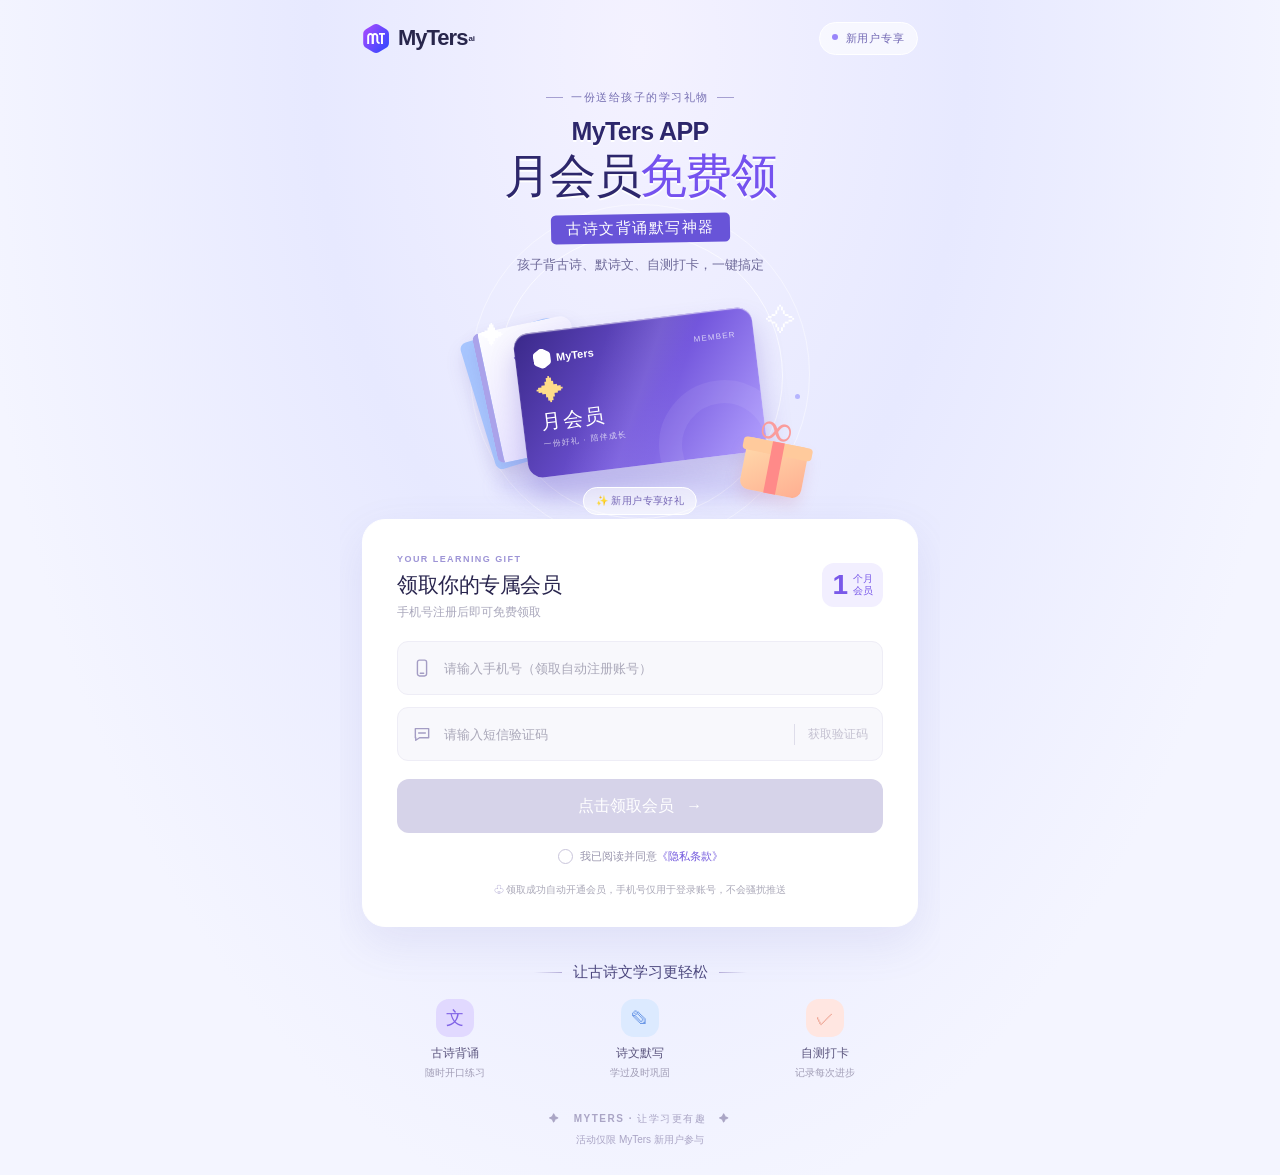
==== member-gift/index.html @ cb2e40ba "Add MyTers membership gift landing page" ====
<!doctype html>
<html lang="zh-CN">
<head>
<meta charset="utf-8"><meta name="viewport" content="width=device-width,initial-scale=1,viewport-fit=cover"><meta name="theme-color" content="#ebeaff"><meta name="description" content="MyTers 新用户免费领取 1 个月会员，轻松开启古诗文背诵默写。"><title>MyTers 月会员免费领</title><link rel="stylesheet" href="style.css">
</head>
<body>
<main class="page">
  <header class="topbar"><a class="brand" href="https://learn.myaiteachers.com/v1/" aria-label="MyTers 官网"><img src="assets/logo.svg" alt=""><span>MyTers</span><sup>ai</sup></a><span class="top-label"><span></span> 新用户专享</span></header>
  <section class="hero" aria-labelledby="hero-title">
    <div class="hero-copy"><div class="eyebrow"><i></i> 一份送给孩子的学习礼物 <i></i></div><h1 id="hero-title"><span>MyTers APP</span><strong>月会员<span class="accent">免费领</span></strong></h1><p class="hero-sub">古诗文背诵默写神器</p><p class="hero-desc">孩子背古诗、默诗文、自测打卡，一键搞定</p></div>
    <div class="hero-art" aria-hidden="true"><div class="orbit orbit-one"></div><div class="orbit orbit-two"></div><span class="spark s1">✦</span><span class="spark s2">✧</span><span class="spark s3">✦</span><span class="dot d1"></span><span class="dot d2"></span><div class="art-ground"></div><div class="book book-back"></div><div class="book book-front"><span>诗</span><small>古诗文<br>学习手册</small><div class="book-lines"></div></div><div class="member-card"><div class="card-top"><img src="assets/logo.svg" alt=""> <b>MyTers</b><span>MEMBER</span></div><div class="card-crown">✦</div><div class="card-label">月会员</div><div class="card-caption">一份好礼 · 陪伴成长</div><div class="card-ring"></div></div><div class="gift"><div class="gift-bow">∞</div><div class="gift-box"><i></i></div></div><div class="art-tag">✨ 新用户专享好礼</div></div>
  </section>
  <section class="claim-card" aria-labelledby="form-title"><div class="card-heading"><div><span class="mini-label">YOUR LEARNING GIFT</span><h2 id="form-title">领取你的专属会员</h2><p>手机号注册后即可免费领取</p></div><div class="month-badge"><b>1</b><span>个月<br>会员</span></div></div>
    <form id="claim-form" novalidate><label class="sr-only" for="phone">手机号</label><div class="field" id="phone-field"><span class="field-icon"><svg viewBox="0 0 24 24" fill="none"><rect x="6.5" y="2.5" width="11" height="19" rx="2.5" stroke="currentColor" stroke-width="1.7"/><path d="M10 18.3h4" stroke="currentColor" stroke-width="1.7" stroke-linecap="round"/></svg></span><input id="phone" type="tel" inputmode="numeric" maxlength="11" autocomplete="tel-national" placeholder="请输入手机号（领取自动注册账号）" aria-describedby="phone-error"></div><p id="phone-error" class="error" role="alert" hidden></p>
      <label class="sr-only" for="code">短信验证码</label><div class="field code-field"><span class="field-icon"><svg viewBox="0 0 24 24" fill="none"><path d="M4 5.5h16v11H9l-4.5 3v-3H4v-11Z" stroke="currentColor" stroke-width="1.7" stroke-linejoin="round"/><path d="M8 10.8h8" stroke="currentColor" stroke-width="1.7" stroke-linecap="round"/></svg></span><input id="code" type="text" inputmode="numeric" maxlength="6" autocomplete="one-time-code" placeholder="请输入短信验证码"><button type="button" id="get-code" disabled>获取验证码</button></div>
      <p id="form-message" class="form-message" role="status" hidden></p><button id="claim" class="claim-button" type="submit" disabled>点击领取会员 <span>→</span></button>
      <label class="agreement"><input id="agree" type="checkbox"><span class="checkmark" aria-hidden="true"></span><span>我已阅读并同意<a href="https://myaiteachers.com/user_privacy.htm" target="_blank" rel="noopener">《隐私条款》</a></span></label>
    </form><p class="security"><span>♧</span> 领取成功自动开通会员，手机号仅用于登录账号，不会骚扰推送</p>
  </section>
  <section class="details" aria-labelledby="details-title"><div class="section-heading"><span></span><h2 id="details-title">让古诗文学习更轻松</h2><span></span></div><div class="features"><div class="feature"><div class="feature-icon icon-purple">文</div><div><b>古诗背诵</b><small>随时开口练习</small></div></div><div class="feature"><div class="feature-icon icon-blue">✎</div><div><b>诗文默写</b><small>学过及时巩固</small></div></div><div class="feature"><div class="feature-icon icon-peach">✓</div><div><b>自测打卡</b><small>记录每次进步</small></div></div></div></section>
  <footer><div class="footer-brand">✦ &nbsp; MYTERS · 让学习更有趣 &nbsp; ✦</div><p>活动仅限 MyTers 新用户参与</p></footer>
</main>
<dialog id="success-dialog" class="modal"><button type="button" class="modal-close" data-close aria-label="关闭">×</button><div class="modal-art success-art" aria-hidden="true"><span class="modal-spark m1">✦</span><span class="modal-spark m2">✧</span><div class="modal-medal"><span>✓</span></div><div class="modal-ribbon">MYTERS MEMBER</div></div><div class="modal-body"><span class="modal-kicker">GIFT RECEIVED</span><h2>领取成功！</h2><p>🎉 您的 1 个月 MyTers 会员已到账，打开 APP 即可使用古诗文背诵默写全套工具</p><div class="steps"><div><span>01</span><p>复制 APP 名称，前往手机应用商店搜索下载</p></div><div><span>02</span><p>直接点击按钮，浏览器打开下载页</p></div></div><div class="modal-actions"><button type="button" id="copy-name" class="secondary-button">复制名称</button><a class="primary-button" href="https://myters-download-v2.qq2361153325.chatgpt.site/" target="_blank" rel="noopener">去下载 <span>↗</span></a></div><p id="copy-feedback" class="copy-feedback" role="status"></p></div></dialog>
<dialog id="existing-dialog" class="modal"><button type="button" class="modal-close" data-close aria-label="关闭">×</button><div class="modal-art existing-art" aria-hidden="true"><span class="modal-spark m1">✦</span><span class="modal-spark m2">✧</span><div class="sad-book"><span>· ᴗ ·</span></div></div><div class="modal-body"><span class="modal-kicker">A LITTLE REMINDER</span><h2>很抱歉</h2><p>您不是新用户，暂不符合领取条件。</p><button type="button" class="primary-button full" data-close>我知道了</button></div></dialog>
<script src="app.js"></script></body></html>
---- member-gift/style.css ----
:root{font-family:-apple-system,BlinkMacSystemFont,"PingFang SC","Microsoft YaHei",sans-serif;color:#25234c;background:#f3f3ff;font-synthesis:none}*{box-sizing:border-box}body{margin:0;background:radial-gradient(ellipse at 50% 4%,#f4f2ff 0,#e7e9ff 36%,#f4f5ff 74%);min-height:100vh}button,input,a{font:inherit}button{cursor:pointer}a{text-decoration:none}.page{max-width:560px;margin:auto;padding:0 22px;overflow:hidden}.topbar{height:76px;display:flex;align-items:center;justify-content:space-between}.brand{display:flex;align-items:center;gap:7px;color:#28264c;font-size:22px;letter-spacing:-1px;font-weight:800}.brand img{width:29px;height:29px}.brand sup{font-size:8px;margin-left:-6px;letter-spacing:0}.top-label{font-size:11px;letter-spacing:.08em;color:#7268b4;background:#ffffff9c;border:1px solid #fff;border-radius:30px;padding:8px 12px}.top-label span{display:inline-block;width:6px;height:6px;background:#9985fa;border-radius:50%;margin-right:4px;vertical-align:2px}.hero{text-align:center;position:relative}.hero-copy{position:relative;z-index:2}.eyebrow{display:flex;align-items:center;justify-content:center;gap:8px;color:#7770b3;font-size:11px;font-weight:600;letter-spacing:.14em;margin:14px 0 12px}.eyebrow i{width:17px;height:1px;background:#a6a0d1}h1{margin:0;line-height:1.17;letter-spacing:-1.7px;color:#2d276c;text-shadow:0 2px 0 #fff}h1>span{display:block;font-size:25px;font-weight:800;letter-spacing:-.6px}h1 strong{display:block;font-size:47px;font-weight:900;margin-top:3px}.accent{color:#7552ef}.hero-sub{display:inline-block;margin:10px 0 0;padding:5px 15px;border-radius:5px;background:#6854d8;color:#fff;font-size:15px;font-weight:700;letter-spacing:.1em;transform:rotate(-1deg)}.hero-desc{color:#6e6a99;font-size:13px;margin:13px 0 0}.hero-art{height:232px;position:relative;margin:0 auto;max-width:410px}.orbit{position:absolute;border:1px solid #ffffffa8;border-radius:50%;left:50%;transform:translateX(-50%)}.orbit-one{width:286px;height:286px;top:-41px}.orbit-two{width:340px;height:340px;top:-70px;border-color:#ffffff75}.art-ground{position:absolute;left:15%;right:15%;bottom:15px;height:36px;border-radius:50%;background:#7e72df33;filter:blur(9px)}.member-card{position:absolute;z-index:3;left:50%;top:46px;width:240px;height:145px;transform:translateX(-50%) rotate(-7deg);border-radius:15px;padding:17px 18px;background:linear-gradient(128deg,#3c2a8c 2%,#7356dc 55%,#b3a1ff);box-shadow:0 16px 26px #5e48bc45,inset 0 1px 1px #ffffffa8;color:#fff;overflow:hidden;text-align:left}.member-card:before{content:"";position:absolute;inset:0;background:linear-gradient(115deg,transparent 32%,#ffffff19 50%,transparent 62%)}.card-top{display:flex;align-items:center;gap:5px;font-size:11px;position:relative}.card-top img{width:18px;filter:brightness(0) invert(1)}.card-top span{margin-left:auto;font-size:8px;letter-spacing:.15em;opacity:.7}.card-crown{font-size:28px;line-height:1;color:#ffdc8a;margin:10px 0 2px}.card-label{font-size:20px;font-weight:800;letter-spacing:2px}.card-caption{font-size:8px;letter-spacing:.15em;opacity:.72;margin-top:3px}.card-ring{position:absolute;width:130px;height:130px;border:23px solid #ffffff12;border-radius:50%;right:-22px;bottom:-55px}.book{position:absolute;width:100px;height:132px;border-radius:7px 12px 12px 7px;box-shadow:0 10px 20px #6653ad2a}.book-back{left:41px;top:53px;background:#a8c7ff;transform:rotate(-17deg)}.book-front{left:49px;top:49px;background:linear-gradient(145deg,#fdfdff,#ded8ff);border-left:6px solid #aaa2ea;transform:rotate(-12deg);color:#8979d8;padding:14px 9px;text-align:center}.book-front span{display:block;font-family:serif;font-size:33px;font-weight:bold}.book-front small{font-size:8px;line-height:1.4;display:block}.book-lines{width:39px;height:9px;margin:7px auto;border-top:1px solid #c2b9e9;border-bottom:1px solid #c2b9e9}.gift{position:absolute;z-index:4;right:40px;bottom:25px;transform:rotate(11deg)}.gift-box{width:62px;height:52px;border-radius:5px 5px 9px 9px;background:linear-gradient(145deg,#ffdcac,#ffae91);box-shadow:0 9px 15px #c986a03b}.gift-box:before{content:"";display:block;position:absolute;width:70px;height:13px;background:#ffca9c;left:-4px;top:0;border-radius:4px}.gift-box i{position:absolute;display:block;background:#ff8a89;width:12px;height:52px;left:25px}.gift-bow{position:absolute;top:-35px;left:10px;font-size:46px;line-height:1;color:#fa9c9c;font-family:serif}.spark{position:absolute;color:#fff;z-index:1}.s1{left:11%;top:48px;font-size:24px}.s2{right:12%;top:30px;font-size:30px}.s3{right:22%;top:151px;font-size:17px}.dot{position:absolute;border-radius:50%;background:#b6b5ff}.d1{width:9px;height:9px;left:18%;top:147px}.d2{width:5px;height:5px;right:11%;top:120px}.art-tag{position:absolute;z-index:5;bottom:4px;left:50%;transform:translateX(-50%);white-space:nowrap;background:#fff8;color:#7566b5;border:1px solid #fff;border-radius:20px;font-size:10px;font-weight:700;padding:6px 12px;letter-spacing:.04em}.claim-card{position:relative;z-index:4;background:#fff;border:1px solid #fff;border-radius:23px;padding:24px;box-shadow:0 16px 45px #6761b21c}.card-heading{display:flex;align-items:center;justify-content:space-between;margin-bottom:20px}.mini-label,.modal-kicker{color:#9d94d6;font-size:9px;font-weight:800;letter-spacing:.16em}.card-heading h2{font-size:21px;margin:5px 0;color:#29254e;letter-spacing:-.5px}.card-heading p{font-size:12px;color:#aaa8bc;margin:0}.month-badge{display:flex;align-items:center;gap:5px;color:#7959e9;background:#f2efff;border-radius:12px;padding:8px 10px}.month-badge b{font-size:28px;line-height:1}.month-badge span{font-size:10px;line-height:1.2;font-weight:700}.field{display:flex;align-items:center;height:54px;background:#f8f8fc;border:1px solid #eeedf6;border-radius:11px;padding:0 14px;transition:border-color .2s}.field:focus-within{border-color:#a797fa;background:#fff}.field-icon{width:20px;height:20px;color:#a49dc4;flex:none;margin-right:10px}.field-icon svg{width:100%;height:100%}.field input{min-width:0;width:100%;border:0;outline:0;background:transparent;font-size:13px;color:#29254e}.field input::placeholder{color:#aaa8b9}.code-field{margin-top:12px}.code-field button{white-space:nowrap;border:0;border-left:1px solid #deddea;background:none;padding:2px 0 2px 13px;color:#6c4ce4;font-size:12px;font-weight:700}.code-field button:disabled{color:#c4c1d1;cursor:not-allowed}.error,.form-message{font-size:11px;line-height:1.5;color:#e35f70;margin:6px 2px 0}.field:has(+ .error:not([hidden])){border-color:#ea8a96}.claim-button,.primary-button{border:0;background:linear-gradient(100deg,#6958ea,#9364f1);color:#fff;font-weight:800;border-radius:12px;box-shadow:0 8px 18px #7760e344}.claim-button{width:100%;height:54px;margin-top:18px;font-size:16px}.claim-button span{margin-left:8px}.claim-button:disabled{background:#d6d3e9;color:#fff;box-shadow:none;cursor:not-allowed}.agreement{display:flex;align-items:center;justify-content:center;gap:7px;margin-top:16px;color:#9995ad;font-size:11px;cursor:pointer}.agreement input{position:absolute;opacity:0}.checkmark{height:15px;width:15px;border:1px solid #c9c5db;border-radius:50%;flex:none}.agreement input:checked+.checkmark{background:#775be8;border-color:#775be8}.agreement input:checked+.checkmark:after{content:'✓';display:block;color:#fff;font-size:10px;text-align:center;line-height:13px}.agreement input:focus-visible+.checkmark{outline:3px solid #c4baff}.agreement a{color:#7258dd}.security{font-size:10px;text-align:center;color:#aaa8b8;line-height:1.6;margin:18px 0 0}.security span{color:#aaa3ce}.details{padding:31px 4px 0}.section-heading{display:flex;align-items:center;justify-content:center;gap:11px}.section-heading h2{font-size:15px;color:#4c477e;margin:0}.section-heading span{width:28px;height:1px;background:linear-gradient(90deg,transparent,#b6afd9)}.section-heading span:last-child{transform:rotate(180deg)}.features{display:grid;grid-template-columns:repeat(3,1fr);gap:8px;margin-top:17px}.feature{display:flex;flex-direction:column;align-items:center;gap:8px;text-align:center}.feature-icon{height:38px;width:38px;border-radius:13px;display:grid;place-items:center;font-size:18px;font-weight:800}.icon-purple{background:#e1d9ff;color:#8064e6}.icon-blue{background:#dceaff;color:#6d99e7}.icon-peach{background:#ffe6e1;color:#eb9b88}.feature b,.feature small{display:block}.feature b{font-size:12px;color:#5c567f}.feature small{font-size:10px;color:#a19db6;margin-top:4px}footer{text-align:center;padding:32px 0 28px;color:#aaa5c5}.footer-brand{font-size:10px;letter-spacing:.15em;font-weight:700}footer p{font-size:10px;margin:7px 0 0}.sr-only{position:absolute;width:1px;height:1px;padding:0;margin:-1px;overflow:hidden;clip:rect(0,0,0,0);white-space:nowrap;border:0}.modal{width:min(350px,calc(100% - 40px));padding:0;border:0;border-radius:24px;overflow:visible;background:#fff;color:#29254e;box-shadow:0 24px 80px #17122b55;text-align:center}.modal::backdrop{background:#1f1c39b8}.modal-close{position:absolute;right:14px;top:12px;z-index:4;border:0;background:#ffffffa8;border-radius:50%;width:30px;height:30px;color:#7569a2;font-size:24px;line-height:1}.modal-art{height:155px;border-radius:24px 24px 0 0;position:relative;overflow:hidden;background:radial-gradient(circle at 50% 60%,#fff 0,#e9e4ff 46%,#d9d4ff 100%)}.modal-art:before,.modal-art:after{content:"";position:absolute;border:1px solid #fff9;border-radius:50%;width:180px;height:180px;left:50%;top:12px;transform:translateX(-50%)}.modal-art:after{width:240px;height:240px;top:-18px}.modal-medal{position:absolute;z-index:2;top:25px;left:50%;transform:translateX(-50%) rotate(-8deg);width:91px;height:91px;background:linear-gradient(145deg,#b8a3ff,#7457e2);border:7px solid #f6f0ff;border-radius:28px;box-shadow:0 10px 20px #8168d53d;display:grid;place-items:center;color:#fff;font-size:50px;font-weight:700}.modal-ribbon{position:absolute;z-index:3;bottom:13px;left:50%;transform:translateX(-50%);background:#ffda9b;color:#9b683c;border-radius:4px;padding:4px 9px;font-size:8px;font-weight:900;letter-spacing:.14em;white-space:nowrap}.modal-spark{position:absolute;color:#fff;font-size:26px;z-index:2}.m1{left:19%;top:38px}.m2{right:18%;top:64px}.modal-body{padding:24px 25px 26px}.modal-body h2{font-size:25px;margin:5px 0 11px}.modal-body>p{color:#77738e;font-size:13px;line-height:1.75;margin:0}.steps{text-align:left;background:#f8f7ff;border-radius:12px;padding:12px 14px;margin:18px 0}.steps>div{display:flex;gap:10px;align-items:flex-start}.steps>div+div{margin-top:10px}.steps span{font-size:10px;font-weight:900;color:#8e78e6;background:#eae5ff;border-radius:5px;padding:4px}.steps p{font-size:11px;line-height:1.5;color:#77728d;margin:2px 0}.modal-actions{display:flex;gap:10px}.modal-actions>*{flex:1;height:46px;display:flex;align-items:center;justify-content:center;font-size:13px}.secondary-button{border:1px solid #ded8f8;border-radius:11px;color:#7559df;background:white;font-weight:700}.primary-button span{margin-left:7px}.copy-feedback{min-height:15px;margin:6px 0 -15px!important;color:#816ae2!important;font-size:10px!important}.full{display:block;width:100%;height:46px;margin-top:22px}.sad-book{position:absolute;left:50%;top:37px;z-index:2;transform:translateX(-50%) rotate(-8deg);width:90px;height:87px;border-radius:9px 15px 15px 9px;border-left:8px solid #a995f2;background:linear-gradient(145deg,#fff,#e2dcff);box-shadow:0 9px 20px #826bc338;display:grid;place-items:center;color:#8b7cc8;font-size:20px;font-weight:700}@media(min-width:700px){.page{max-width:600px}.hero-art{height:245px}.claim-card{padding:28px 34px}.details{padding-top:36px}}@media(max-width:360px){.page{padding:0 15px}.topbar{height:65px}h1 strong{font-size:40px}.hero-desc{font-size:12px}.claim-card{padding:20px}.book-back{left:25px}.book-front{left:32px}.gift{right:25px}.field input{font-size:12px}}
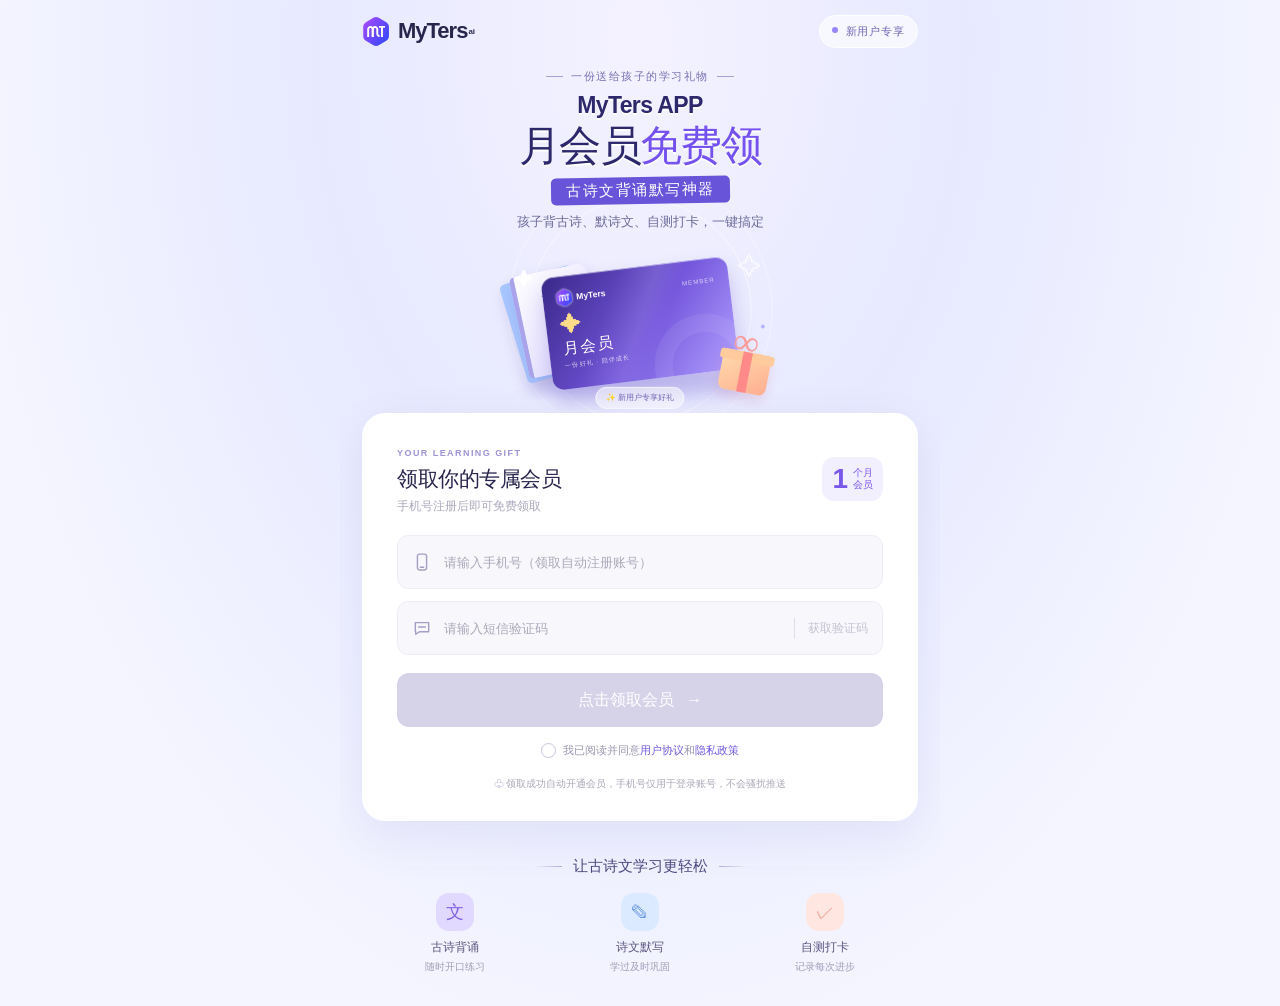
==== commit 67dc198a: "Refine membership gift mobile layout and agreements" ====
--- a/member-gift/index.html
+++ b/member-gift/index.html
@@ -14,11 +14,10 @@
     <form id="claim-form" novalidate><label class="sr-only" for="phone">手机号</label><div class="field" id="phone-field"><span class="field-icon"><svg viewBox="0 0 24 24" fill="none"><rect x="6.5" y="2.5" width="11" height="19" rx="2.5" stroke="currentColor" stroke-width="1.7"/><path d="M10 18.3h4" stroke="currentColor" stroke-width="1.7" stroke-linecap="round"/></svg></span><input id="phone" type="tel" inputmode="numeric" maxlength="11" autocomplete="tel-national" placeholder="请输入手机号（领取自动注册账号）" aria-describedby="phone-error"></div><p id="phone-error" class="error" role="alert" hidden></p>
       <label class="sr-only" for="code">短信验证码</label><div class="field code-field"><span class="field-icon"><svg viewBox="0 0 24 24" fill="none"><path d="M4 5.5h16v11H9l-4.5 3v-3H4v-11Z" stroke="currentColor" stroke-width="1.7" stroke-linejoin="round"/><path d="M8 10.8h8" stroke="currentColor" stroke-width="1.7" stroke-linecap="round"/></svg></span><input id="code" type="text" inputmode="numeric" maxlength="6" autocomplete="one-time-code" placeholder="请输入短信验证码"><button type="button" id="get-code" disabled>获取验证码</button></div>
       <p id="form-message" class="form-message" role="status" hidden></p><button id="claim" class="claim-button" type="submit" disabled>点击领取会员 <span>→</span></button>
-      <label class="agreement"><input id="agree" type="checkbox"><span class="checkmark" aria-hidden="true"></span><span>我已阅读并同意<a href="https://myaiteachers.com/user_privacy.htm" target="_blank" rel="noopener">《隐私条款》</a></span></label>
+      <label class="agreement"><input id="agree" type="checkbox"><span class="checkmark" aria-hidden="true"></span><span>我已阅读并同意<a href="https://myaiteachers.com/user_service.htm" target="_blank" rel="noopener">用户协议</a>和<a href="https://myaiteachers.com/user_privacy.htm" target="_blank" rel="noopener">隐私政策</a></span></label>
     </form><p class="security"><span>♧</span> 领取成功自动开通会员，手机号仅用于登录账号，不会骚扰推送</p>
   </section>
   <section class="details" aria-labelledby="details-title"><div class="section-heading"><span></span><h2 id="details-title">让古诗文学习更轻松</h2><span></span></div><div class="features"><div class="feature"><div class="feature-icon icon-purple">文</div><div><b>古诗背诵</b><small>随时开口练习</small></div></div><div class="feature"><div class="feature-icon icon-blue">✎</div><div><b>诗文默写</b><small>学过及时巩固</small></div></div><div class="feature"><div class="feature-icon icon-peach">✓</div><div><b>自测打卡</b><small>记录每次进步</small></div></div></div></section>
-  <footer><div class="footer-brand">✦ &nbsp; MYTERS · 让学习更有趣 &nbsp; ✦</div><p>活动仅限 MyTers 新用户参与</p></footer>
 </main>
 <dialog id="success-dialog" class="modal"><button type="button" class="modal-close" data-close aria-label="关闭">×</button><div class="modal-art success-art" aria-hidden="true"><span class="modal-spark m1">✦</span><span class="modal-spark m2">✧</span><div class="modal-medal"><span>✓</span></div><div class="modal-ribbon">MYTERS MEMBER</div></div><div class="modal-body"><span class="modal-kicker">GIFT RECEIVED</span><h2>领取成功！</h2><p>🎉 您的 1 个月 MyTers 会员已到账，打开 APP 即可使用古诗文背诵默写全套工具</p><div class="steps"><div><span>01</span><p>复制 APP 名称，前往手机应用商店搜索下载</p></div><div><span>02</span><p>直接点击按钮，浏览器打开下载页</p></div></div><div class="modal-actions"><button type="button" id="copy-name" class="secondary-button">复制名称</button><a class="primary-button" href="https://myters-download-v2.qq2361153325.chatgpt.site/" target="_blank" rel="noopener">去下载 <span>↗</span></a></div><p id="copy-feedback" class="copy-feedback" role="status"></p></div></dialog>
 <dialog id="existing-dialog" class="modal"><button type="button" class="modal-close" data-close aria-label="关闭">×</button><div class="modal-art existing-art" aria-hidden="true"><span class="modal-spark m1">✦</span><span class="modal-spark m2">✧</span><div class="sad-book"><span>· ᴗ ·</span></div></div><div class="modal-body"><span class="modal-kicker">A LITTLE REMINDER</span><h2>很抱歉</h2><p>您不是新用户，暂不符合领取条件。</p><button type="button" class="primary-button full" data-close>我知道了</button></div></dialog>
--- a/member-gift/style.css
+++ b/member-gift/style.css
@@ -1 +1 @@
-:root{font-family:-apple-system,BlinkMacSystemFont,"PingFang SC","Microsoft YaHei",sans-serif;color:#25234c;background:#f3f3ff;font-synthesis:none}*{box-sizing:border-box}body{margin:0;background:radial-gradient(ellipse at 50% 4%,#f4f2ff 0,#e7e9ff 36%,#f4f5ff 74%);min-height:100vh}button,input,a{font:inherit}button{cursor:pointer}a{text-decoration:none}.page{max-width:560px;margin:auto;padding:0 22px;overflow:hidden}.topbar{height:76px;display:flex;align-items:center;justify-content:space-between}.brand{display:flex;align-items:center;gap:7px;color:#28264c;font-size:22px;letter-spacing:-1px;font-weight:800}.brand img{width:29px;height:29px}.brand sup{font-size:8px;margin-left:-6px;letter-spacing:0}.top-label{font-size:11px;letter-spacing:.08em;color:#7268b4;background:#ffffff9c;border:1px solid #fff;border-radius:30px;padding:8px 12px}.top-label span{display:inline-block;width:6px;height:6px;background:#9985fa;border-radius:50%;margin-right:4px;vertical-align:2px}.hero{text-align:center;position:relative}.hero-copy{position:relative;z-index:2}.eyebrow{display:flex;align-items:center;justify-content:center;gap:8px;color:#7770b3;font-size:11px;font-weight:600;letter-spacing:.14em;margin:14px 0 12px}.eyebrow i{width:17px;height:1px;background:#a6a0d1}h1{margin:0;line-height:1.17;letter-spacing:-1.7px;color:#2d276c;text-shadow:0 2px 0 #fff}h1>span{display:block;font-size:25px;font-weight:800;letter-spacing:-.6px}h1 strong{display:block;font-size:47px;font-weight:900;margin-top:3px}.accent{color:#7552ef}.hero-sub{display:inline-block;margin:10px 0 0;padding:5px 15px;border-radius:5px;background:#6854d8;color:#fff;font-size:15px;font-weight:700;letter-spacing:.1em;transform:rotate(-1deg)}.hero-desc{color:#6e6a99;font-size:13px;margin:13px 0 0}.hero-art{height:232px;position:relative;margin:0 auto;max-width:410px}.orbit{position:absolute;border:1px solid #ffffffa8;border-radius:50%;left:50%;transform:translateX(-50%)}.orbit-one{width:286px;height:286px;top:-41px}.orbit-two{width:340px;height:340px;top:-70px;border-color:#ffffff75}.art-ground{position:absolute;left:15%;right:15%;bottom:15px;height:36px;border-radius:50%;background:#7e72df33;filter:blur(9px)}.member-card{position:absolute;z-index:3;left:50%;top:46px;width:240px;height:145px;transform:translateX(-50%) rotate(-7deg);border-radius:15px;padding:17px 18px;background:linear-gradient(128deg,#3c2a8c 2%,#7356dc 55%,#b3a1ff);box-shadow:0 16px 26px #5e48bc45,inset 0 1px 1px #ffffffa8;color:#fff;overflow:hidden;text-align:left}.member-card:before{content:"";position:absolute;inset:0;background:linear-gradient(115deg,transparent 32%,#ffffff19 50%,transparent 62%)}.card-top{display:flex;align-items:center;gap:5px;font-size:11px;position:relative}.card-top img{width:18px;filter:brightness(0) invert(1)}.card-top span{margin-left:auto;font-size:8px;letter-spacing:.15em;opacity:.7}.card-crown{font-size:28px;line-height:1;color:#ffdc8a;margin:10px 0 2px}.card-label{font-size:20px;font-weight:800;letter-spacing:2px}.card-caption{font-size:8px;letter-spacing:.15em;opacity:.72;margin-top:3px}.card-ring{position:absolute;width:130px;height:130px;border:23px solid #ffffff12;border-radius:50%;right:-22px;bottom:-55px}.book{position:absolute;width:100px;height:132px;border-radius:7px 12px 12px 7px;box-shadow:0 10px 20px #6653ad2a}.book-back{left:41px;top:53px;background:#a8c7ff;transform:rotate(-17deg)}.book-front{left:49px;top:49px;background:linear-gradient(145deg,#fdfdff,#ded8ff);border-left:6px solid #aaa2ea;transform:rotate(-12deg);color:#8979d8;padding:14px 9px;text-align:center}.book-front span{display:block;font-family:serif;font-size:33px;font-weight:bold}.book-front small{font-size:8px;line-height:1.4;display:block}.book-lines{width:39px;height:9px;margin:7px auto;border-top:1px solid #c2b9e9;border-bottom:1px solid #c2b9e9}.gift{position:absolute;z-index:4;right:40px;bottom:25px;transform:rotate(11deg)}.gift-box{width:62px;height:52px;border-radius:5px 5px 9px 9px;background:linear-gradient(145deg,#ffdcac,#ffae91);box-shadow:0 9px 15px #c986a03b}.gift-box:before{content:"";display:block;position:absolute;width:70px;height:13px;background:#ffca9c;left:-4px;top:0;border-radius:4px}.gift-box i{position:absolute;display:block;background:#ff8a89;width:12px;height:52px;left:25px}.gift-bow{position:absolute;top:-35px;left:10px;font-size:46px;line-height:1;color:#fa9c9c;font-family:serif}.spark{position:absolute;color:#fff;z-index:1}.s1{left:11%;top:48px;font-size:24px}.s2{right:12%;top:30px;font-size:30px}.s3{right:22%;top:151px;font-size:17px}.dot{position:absolute;border-radius:50%;background:#b6b5ff}.d1{width:9px;height:9px;left:18%;top:147px}.d2{width:5px;height:5px;right:11%;top:120px}.art-tag{position:absolute;z-index:5;bottom:4px;left:50%;transform:translateX(-50%);white-space:nowrap;background:#fff8;color:#7566b5;border:1px solid #fff;border-radius:20px;font-size:10px;font-weight:700;padding:6px 12px;letter-spacing:.04em}.claim-card{position:relative;z-index:4;background:#fff;border:1px solid #fff;border-radius:23px;padding:24px;box-shadow:0 16px 45px #6761b21c}.card-heading{display:flex;align-items:center;justify-content:space-between;margin-bottom:20px}.mini-label,.modal-kicker{color:#9d94d6;font-size:9px;font-weight:800;letter-spacing:.16em}.card-heading h2{font-size:21px;margin:5px 0;color:#29254e;letter-spacing:-.5px}.card-heading p{font-size:12px;color:#aaa8bc;margin:0}.month-badge{display:flex;align-items:center;gap:5px;color:#7959e9;background:#f2efff;border-radius:12px;padding:8px 10px}.month-badge b{font-size:28px;line-height:1}.month-badge span{font-size:10px;line-height:1.2;font-weight:700}.field{display:flex;align-items:center;height:54px;background:#f8f8fc;border:1px solid #eeedf6;border-radius:11px;padding:0 14px;transition:border-color .2s}.field:focus-within{border-color:#a797fa;background:#fff}.field-icon{width:20px;height:20px;color:#a49dc4;flex:none;margin-right:10px}.field-icon svg{width:100%;height:100%}.field input{min-width:0;width:100%;border:0;outline:0;background:transparent;font-size:13px;color:#29254e}.field input::placeholder{color:#aaa8b9}.code-field{margin-top:12px}.code-field button{white-space:nowrap;border:0;border-left:1px solid #deddea;background:none;padding:2px 0 2px 13px;color:#6c4ce4;font-size:12px;font-weight:700}.code-field button:disabled{color:#c4c1d1;cursor:not-allowed}.error,.form-message{font-size:11px;line-height:1.5;color:#e35f70;margin:6px 2px 0}.field:has(+ .error:not([hidden])){border-color:#ea8a96}.claim-button,.primary-button{border:0;background:linear-gradient(100deg,#6958ea,#9364f1);color:#fff;font-weight:800;border-radius:12px;box-shadow:0 8px 18px #7760e344}.claim-button{width:100%;height:54px;margin-top:18px;font-size:16px}.claim-button span{margin-left:8px}.claim-button:disabled{background:#d6d3e9;color:#fff;box-shadow:none;cursor:not-allowed}.agreement{display:flex;align-items:center;justify-content:center;gap:7px;margin-top:16px;color:#9995ad;font-size:11px;cursor:pointer}.agreement input{position:absolute;opacity:0}.checkmark{height:15px;width:15px;border:1px solid #c9c5db;border-radius:50%;flex:none}.agreement input:checked+.checkmark{background:#775be8;border-color:#775be8}.agreement input:checked+.checkmark:after{content:'✓';display:block;color:#fff;font-size:10px;text-align:center;line-height:13px}.agreement input:focus-visible+.checkmark{outline:3px solid #c4baff}.agreement a{color:#7258dd}.security{font-size:10px;text-align:center;color:#aaa8b8;line-height:1.6;margin:18px 0 0}.security span{color:#aaa3ce}.details{padding:31px 4px 0}.section-heading{display:flex;align-items:center;justify-content:center;gap:11px}.section-heading h2{font-size:15px;color:#4c477e;margin:0}.section-heading span{width:28px;height:1px;background:linear-gradient(90deg,transparent,#b6afd9)}.section-heading span:last-child{transform:rotate(180deg)}.features{display:grid;grid-template-columns:repeat(3,1fr);gap:8px;margin-top:17px}.feature{display:flex;flex-direction:column;align-items:center;gap:8px;text-align:center}.feature-icon{height:38px;width:38px;border-radius:13px;display:grid;place-items:center;font-size:18px;font-weight:800}.icon-purple{background:#e1d9ff;color:#8064e6}.icon-blue{background:#dceaff;color:#6d99e7}.icon-peach{background:#ffe6e1;color:#eb9b88}.feature b,.feature small{display:block}.feature b{font-size:12px;color:#5c567f}.feature small{font-size:10px;color:#a19db6;margin-top:4px}footer{text-align:center;padding:32px 0 28px;color:#aaa5c5}.footer-brand{font-size:10px;letter-spacing:.15em;font-weight:700}footer p{font-size:10px;margin:7px 0 0}.sr-only{position:absolute;width:1px;height:1px;padding:0;margin:-1px;overflow:hidden;clip:rect(0,0,0,0);white-space:nowrap;border:0}.modal{width:min(350px,calc(100% - 40px));padding:0;border:0;border-radius:24px;overflow:visible;background:#fff;color:#29254e;box-shadow:0 24px 80px #17122b55;text-align:center}.modal::backdrop{background:#1f1c39b8}.modal-close{position:absolute;right:14px;top:12px;z-index:4;border:0;background:#ffffffa8;border-radius:50%;width:30px;height:30px;color:#7569a2;font-size:24px;line-height:1}.modal-art{height:155px;border-radius:24px 24px 0 0;position:relative;overflow:hidden;background:radial-gradient(circle at 50% 60%,#fff 0,#e9e4ff 46%,#d9d4ff 100%)}.modal-art:before,.modal-art:after{content:"";position:absolute;border:1px solid #fff9;border-radius:50%;width:180px;height:180px;left:50%;top:12px;transform:translateX(-50%)}.modal-art:after{width:240px;height:240px;top:-18px}.modal-medal{position:absolute;z-index:2;top:25px;left:50%;transform:translateX(-50%) rotate(-8deg);width:91px;height:91px;background:linear-gradient(145deg,#b8a3ff,#7457e2);border:7px solid #f6f0ff;border-radius:28px;box-shadow:0 10px 20px #8168d53d;display:grid;place-items:center;color:#fff;font-size:50px;font-weight:700}.modal-ribbon{position:absolute;z-index:3;bottom:13px;left:50%;transform:translateX(-50%);background:#ffda9b;color:#9b683c;border-radius:4px;padding:4px 9px;font-size:8px;font-weight:900;letter-spacing:.14em;white-space:nowrap}.modal-spark{position:absolute;color:#fff;font-size:26px;z-index:2}.m1{left:19%;top:38px}.m2{right:18%;top:64px}.modal-body{padding:24px 25px 26px}.modal-body h2{font-size:25px;margin:5px 0 11px}.modal-body>p{color:#77738e;font-size:13px;line-height:1.75;margin:0}.steps{text-align:left;background:#f8f7ff;border-radius:12px;padding:12px 14px;margin:18px 0}.steps>div{display:flex;gap:10px;align-items:flex-start}.steps>div+div{margin-top:10px}.steps span{font-size:10px;font-weight:900;color:#8e78e6;background:#eae5ff;border-radius:5px;padding:4px}.steps p{font-size:11px;line-height:1.5;color:#77728d;margin:2px 0}.modal-actions{display:flex;gap:10px}.modal-actions>*{flex:1;height:46px;display:flex;align-items:center;justify-content:center;font-size:13px}.secondary-button{border:1px solid #ded8f8;border-radius:11px;color:#7559df;background:white;font-weight:700}.primary-button span{margin-left:7px}.copy-feedback{min-height:15px;margin:6px 0 -15px!important;color:#816ae2!important;font-size:10px!important}.full{display:block;width:100%;height:46px;margin-top:22px}.sad-book{position:absolute;left:50%;top:37px;z-index:2;transform:translateX(-50%) rotate(-8deg);width:90px;height:87px;border-radius:9px 15px 15px 9px;border-left:8px solid #a995f2;background:linear-gradient(145deg,#fff,#e2dcff);box-shadow:0 9px 20px #826bc338;display:grid;place-items:center;color:#8b7cc8;font-size:20px;font-weight:700}@media(min-width:700px){.page{max-width:600px}.hero-art{height:245px}.claim-card{padding:28px 34px}.details{padding-top:36px}}@media(max-width:360px){.page{padding:0 15px}.topbar{height:65px}h1 strong{font-size:40px}.hero-desc{font-size:12px}.claim-card{padding:20px}.book-back{left:25px}.book-front{left:32px}.gift{right:25px}.field input{font-size:12px}}
+:root{font-family:-apple-system,BlinkMacSystemFont,"PingFang SC","Microsoft YaHei",sans-serif;color:#25234c;background:#f3f3ff;font-synthesis:none}*{box-sizing:border-box}body{margin:0;background:radial-gradient(ellipse at 50% 4%,#f4f2ff 0,#e7e9ff 36%,#f4f5ff 74%);min-height:100vh}button,input,a{font:inherit}button{cursor:pointer}a{text-decoration:none}.page{max-width:560px;margin:auto;padding:0 22px;overflow:hidden}.topbar{height:62px;display:flex;align-items:center;justify-content:space-between}.brand{display:flex;align-items:center;gap:7px;color:#28264c;font-size:22px;letter-spacing:-1px;font-weight:800}.brand img{width:29px;height:29px}.brand sup{font-size:8px;margin-left:-6px;letter-spacing:0}.top-label{font-size:11px;letter-spacing:.08em;color:#7268b4;background:#ffffff9c;border:1px solid #fff;border-radius:30px;padding:8px 12px}.top-label span{display:inline-block;width:6px;height:6px;background:#9985fa;border-radius:50%;margin-right:4px;vertical-align:2px}.hero{text-align:center;position:relative}.hero-copy{position:relative;z-index:2}.eyebrow{display:flex;align-items:center;justify-content:center;gap:8px;color:#7770b3;font-size:11px;font-weight:600;letter-spacing:.14em;margin:7px 0 8px}.eyebrow i{width:17px;height:1px;background:#a6a0d1}h1{margin:0;line-height:1.17;letter-spacing:-1.7px;color:#2d276c;text-shadow:0 2px 0 #fff}h1>span{display:block;font-size:23px;font-weight:800;letter-spacing:-.6px}h1 strong{display:block;font-size:42px;font-weight:900;margin-top:2px}.accent{color:#7552ef}.hero-sub{display:inline-block;margin:7px 0 0;padding:4px 15px;border-radius:5px;background:#6854d8;color:#fff;font-size:15px;font-weight:700;letter-spacing:.1em;transform:rotate(-1deg)}.hero-desc{color:#6e6a99;font-size:13px;margin:9px 0 0}.hero-art{height:232px;position:relative;margin:0 auto -50px;max-width:410px;transform:scale(.78);transform-origin:center top}.orbit{position:absolute;border:1px solid #ffffffa8;border-radius:50%;left:50%;transform:translateX(-50%)}.orbit-one{width:286px;height:286px;top:-41px}.orbit-two{width:340px;height:340px;top:-70px;border-color:#ffffff75}.art-ground{position:absolute;left:15%;right:15%;bottom:15px;height:36px;border-radius:50%;background:#7e72df33;filter:blur(9px)}.member-card{position:absolute;z-index:3;left:50%;top:46px;width:240px;height:145px;transform:translateX(-50%) rotate(-7deg);border-radius:15px;padding:17px 18px;background:linear-gradient(128deg,#3c2a8c 2%,#7356dc 55%,#b3a1ff);box-shadow:0 16px 26px #5e48bc45,inset 0 1px 1px #ffffffa8;color:#fff;overflow:hidden;text-align:left}.member-card:before{content:"";position:absolute;inset:0;background:linear-gradient(115deg,transparent 32%,#ffffff19 50%,transparent 62%)}.card-top{display:flex;align-items:center;gap:5px;font-size:11px;position:relative}.card-top img{width:20px;height:22px;filter:drop-shadow(0 0 1.5px #fff)}.card-top span{margin-left:auto;font-size:8px;letter-spacing:.15em;opacity:.7}.card-crown{font-size:28px;line-height:1;color:#ffdc8a;margin:10px 0 2px}.card-label{font-size:20px;font-weight:800;letter-spacing:2px}.card-caption{font-size:8px;letter-spacing:.15em;opacity:.72;margin-top:3px}.card-ring{position:absolute;width:130px;height:130px;border:23px solid #ffffff12;border-radius:50%;right:-22px;bottom:-55px}.book{position:absolute;width:100px;height:132px;border-radius:7px 12px 12px 7px;box-shadow:0 10px 20px #6653ad2a}.book-back{left:41px;top:53px;background:#a8c7ff;transform:rotate(-17deg)}.book-front{left:49px;top:49px;background:linear-gradient(145deg,#fdfdff,#ded8ff);border-left:6px solid #aaa2ea;transform:rotate(-12deg);color:#8979d8;padding:14px 9px;text-align:center}.book-front span{display:block;font-family:serif;font-size:33px;font-weight:bold}.book-front small{font-size:8px;line-height:1.4;display:block}.book-lines{width:39px;height:9px;margin:7px auto;border-top:1px solid #c2b9e9;border-bottom:1px solid #c2b9e9}.gift{position:absolute;z-index:4;right:40px;bottom:25px;transform:rotate(11deg)}.gift-box{width:62px;height:52px;border-radius:5px 5px 9px 9px;background:linear-gradient(145deg,#ffdcac,#ffae91);box-shadow:0 9px 15px #c986a03b}.gift-box:before{content:"";display:block;position:absolute;width:70px;height:13px;background:#ffca9c;left:-4px;top:0;border-radius:4px}.gift-box i{position:absolute;display:block;background:#ff8a89;width:12px;height:52px;left:25px}.gift-bow{position:absolute;top:-35px;left:10px;font-size:46px;line-height:1;color:#fa9c9c;font-family:serif}.spark{position:absolute;color:#fff;z-index:1}.s1{left:11%;top:48px;font-size:24px}.s2{right:12%;top:30px;font-size:30px}.s3{right:22%;top:151px;font-size:17px}.dot{position:absolute;border-radius:50%;background:#b6b5ff}.d1{width:9px;height:9px;left:18%;top:147px}.d2{width:5px;height:5px;right:11%;top:120px}.art-tag{position:absolute;z-index:5;bottom:4px;left:50%;transform:translateX(-50%);white-space:nowrap;background:#fff8;color:#7566b5;border:1px solid #fff;border-radius:20px;font-size:10px;font-weight:700;padding:6px 12px;letter-spacing:.04em}.claim-card{position:relative;z-index:4;background:#fff;border:1px solid #fff;border-radius:23px;padding:24px;box-shadow:0 16px 45px #6761b21c}.card-heading{display:flex;align-items:center;justify-content:space-between;margin-bottom:20px}.mini-label,.modal-kicker{color:#9d94d6;font-size:9px;font-weight:800;letter-spacing:.16em}.card-heading h2{font-size:21px;margin:5px 0;color:#29254e;letter-spacing:-.5px}.card-heading p{font-size:12px;color:#aaa8bc;margin:0}.month-badge{display:flex;align-items:center;gap:5px;color:#7959e9;background:#f2efff;border-radius:12px;padding:8px 10px}.month-badge b{font-size:28px;line-height:1}.month-badge span{font-size:10px;line-height:1.2;font-weight:700}.field{display:flex;align-items:center;height:54px;background:#f8f8fc;border:1px solid #eeedf6;border-radius:11px;padding:0 14px;transition:border-color .2s}.field:focus-within{border-color:#a797fa;background:#fff}.field-icon{width:20px;height:20px;color:#a49dc4;flex:none;margin-right:10px}.field-icon svg{width:100%;height:100%}.field input{min-width:0;width:100%;border:0;outline:0;background:transparent;font-size:13px;color:#29254e}.field input::placeholder{color:#aaa8b9}.code-field{margin-top:12px}.code-field button{white-space:nowrap;border:0;border-left:1px solid #deddea;background:none;padding:2px 0 2px 13px;color:#6c4ce4;font-size:12px;font-weight:700}.code-field button:disabled{color:#c4c1d1;cursor:not-allowed}.error,.form-message{font-size:11px;line-height:1.5;color:#e35f70;margin:6px 2px 0}.field:has(+ .error:not([hidden])){border-color:#ea8a96}.claim-button,.primary-button{border:0;background:linear-gradient(100deg,#6958ea,#9364f1);color:#fff;font-weight:800;border-radius:12px;box-shadow:0 8px 18px #7760e344}.claim-button{width:100%;height:54px;margin-top:18px;font-size:16px}.claim-button span{margin-left:8px}.claim-button:disabled{background:#d6d3e9;color:#fff;box-shadow:none;cursor:not-allowed}.agreement{display:flex;align-items:center;justify-content:center;gap:7px;margin-top:16px;color:#9995ad;font-size:11px;cursor:pointer}.agreement input{position:absolute;opacity:0}.checkmark{height:15px;width:15px;border:1px solid #c9c5db;border-radius:50%;flex:none}.agreement input:checked+.checkmark{background:#775be8;border-color:#775be8}.agreement input:checked+.checkmark:after{content:'✓';display:block;color:#fff;font-size:10px;text-align:center;line-height:13px}.agreement input:focus-visible+.checkmark{outline:3px solid #c4baff}.agreement a{color:#7258dd}.security{font-size:10px;text-align:center;color:#aaa8b8;line-height:1.6;margin:18px 0 0}.security span{color:#aaa3ce}.details{padding:31px 4px 32px}.section-heading{display:flex;align-items:center;justify-content:center;gap:11px}.section-heading h2{font-size:15px;color:#4c477e;margin:0}.section-heading span{width:28px;height:1px;background:linear-gradient(90deg,transparent,#b6afd9)}.section-heading span:last-child{transform:rotate(180deg)}.features{display:grid;grid-template-columns:repeat(3,1fr);gap:8px;margin-top:17px}.feature{display:flex;flex-direction:column;align-items:center;gap:8px;text-align:center}.feature-icon{height:38px;width:38px;border-radius:13px;display:grid;place-items:center;font-size:18px;font-weight:800}.icon-purple{background:#e1d9ff;color:#8064e6}.icon-blue{background:#dceaff;color:#6d99e7}.icon-peach{background:#ffe6e1;color:#eb9b88}.feature b,.feature small{display:block}.feature b{font-size:12px;color:#5c567f}.feature small{font-size:10px;color:#a19db6;margin-top:4px}footer{text-align:center;padding:32px 0 28px;color:#aaa5c5}.footer-brand{font-size:10px;letter-spacing:.15em;font-weight:700}footer p{font-size:10px;margin:7px 0 0}.sr-only{position:absolute;width:1px;height:1px;padding:0;margin:-1px;overflow:hidden;clip:rect(0,0,0,0);white-space:nowrap;border:0}.modal{width:min(350px,calc(100% - 40px));padding:0;border:0;border-radius:24px;overflow:visible;background:#fff;color:#29254e;box-shadow:0 24px 80px #17122b55;text-align:center}.modal::backdrop{background:#1f1c39b8}.modal-close{position:absolute;right:14px;top:12px;z-index:4;border:0;background:#ffffffa8;border-radius:50%;width:30px;height:30px;color:#7569a2;font-size:24px;line-height:1}.modal-art{height:155px;border-radius:24px 24px 0 0;position:relative;overflow:hidden;background:radial-gradient(circle at 50% 60%,#fff 0,#e9e4ff 46%,#d9d4ff 100%)}.modal-art:before,.modal-art:after{content:"";position:absolute;border:1px solid #fff9;border-radius:50%;width:180px;height:180px;left:50%;top:12px;transform:translateX(-50%)}.modal-art:after{width:240px;height:240px;top:-18px}.modal-medal{position:absolute;z-index:2;top:25px;left:50%;transform:translateX(-50%) rotate(-8deg);width:91px;height:91px;background:linear-gradient(145deg,#b8a3ff,#7457e2);border:7px solid #f6f0ff;border-radius:28px;box-shadow:0 10px 20px #8168d53d;display:grid;place-items:center;color:#fff;font-size:50px;font-weight:700}.modal-ribbon{position:absolute;z-index:3;bottom:13px;left:50%;transform:translateX(-50%);background:#ffda9b;color:#9b683c;border-radius:4px;padding:4px 9px;font-size:8px;font-weight:900;letter-spacing:.14em;white-space:nowrap}.modal-spark{position:absolute;color:#fff;font-size:26px;z-index:2}.m1{left:19%;top:38px}.m2{right:18%;top:64px}.modal-body{padding:24px 25px 26px}.modal-body h2{font-size:25px;margin:5px 0 11px}.modal-body>p{color:#77738e;font-size:13px;line-height:1.75;margin:0}.steps{text-align:left;background:#f8f7ff;border-radius:12px;padding:12px 14px;margin:18px 0}.steps>div{display:flex;gap:10px;align-items:flex-start}.steps>div+div{margin-top:10px}.steps span{font-size:10px;font-weight:900;color:#8e78e6;background:#eae5ff;border-radius:5px;padding:4px}.steps p{font-size:11px;line-height:1.5;color:#77728d;margin:2px 0}.modal-actions{display:flex;gap:10px}.modal-actions>*{flex:1;height:46px;display:flex;align-items:center;justify-content:center;font-size:13px}.secondary-button{border:1px solid #ded8f8;border-radius:11px;color:#7559df;background:white;font-weight:700}.primary-button span{margin-left:7px}.copy-feedback{min-height:15px;margin:6px 0 -15px!important;color:#816ae2!important;font-size:10px!important}.full{display:block;width:100%;height:46px;margin-top:22px}.sad-book{position:absolute;left:50%;top:37px;z-index:2;transform:translateX(-50%) rotate(-8deg);width:90px;height:87px;border-radius:9px 15px 15px 9px;border-left:8px solid #a995f2;background:linear-gradient(145deg,#fff,#e2dcff);box-shadow:0 9px 20px #826bc338;display:grid;place-items:center;color:#8b7cc8;font-size:20px;font-weight:700}@media(min-width:700px){.page{max-width:600px}.hero-art{height:232px}.claim-card{padding:28px 34px}.details{padding-top:36px}}@media(max-width:360px){.page{padding:0 15px}.topbar{height:58px}h1 strong{font-size:37px}.hero-desc{font-size:12px}.claim-card{padding:20px}.book-back{left:25px}.book-front{left:32px}.gift{right:25px}.field input{font-size:12px}}
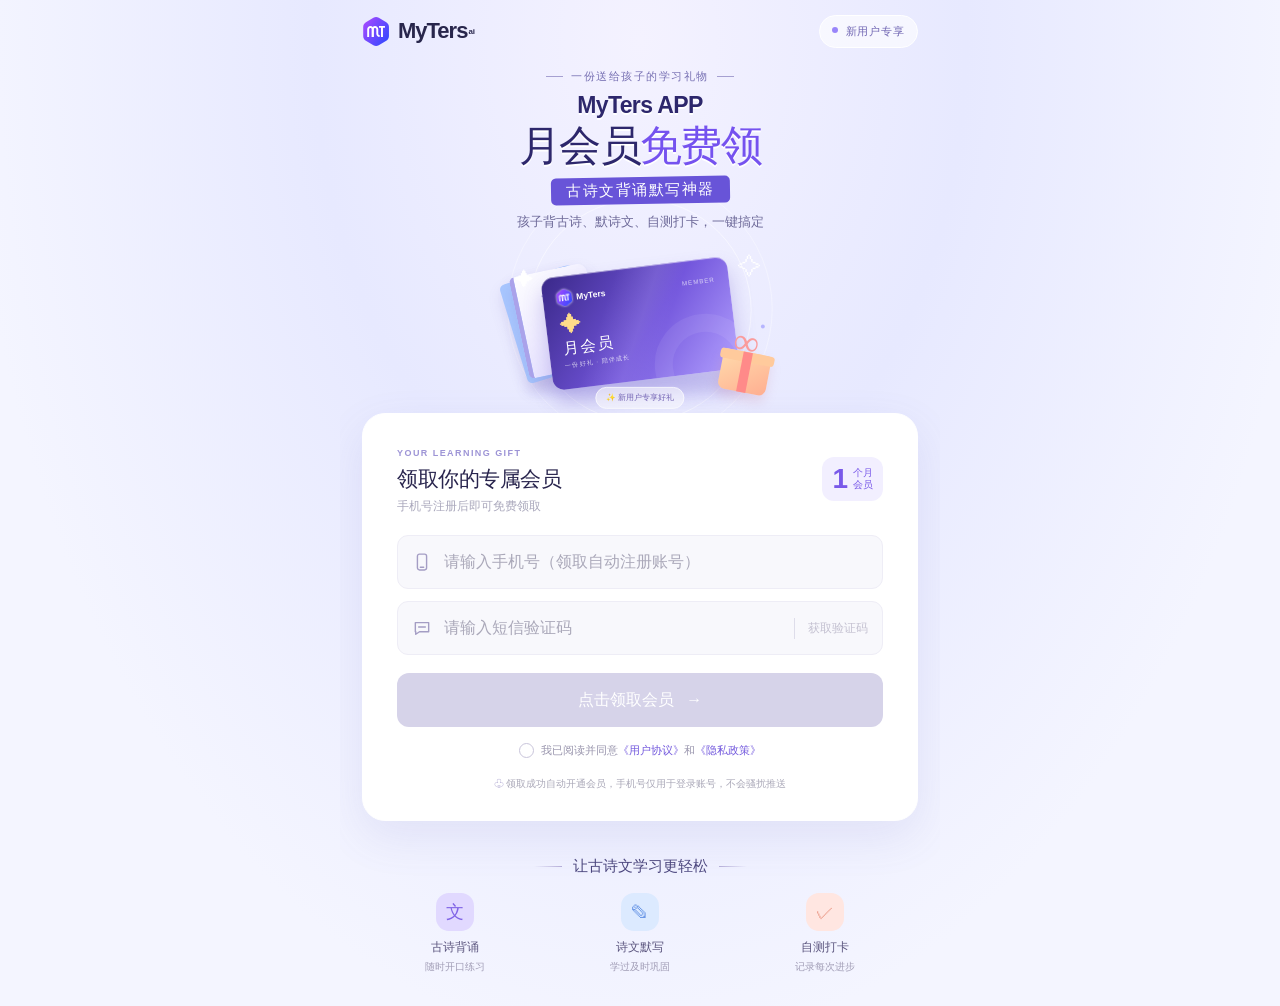
==== commit 4bbb479a: "Separate agreement links and refine placeholder weight" ====
--- a/member-gift/index.html
+++ b/member-gift/index.html
@@ -14,7 +14,7 @@
     <form id="claim-form" novalidate><label class="sr-only" for="phone">手机号</label><div class="field" id="phone-field"><span class="field-icon"><svg viewBox="0 0 24 24" fill="none"><rect x="6.5" y="2.5" width="11" height="19" rx="2.5" stroke="currentColor" stroke-width="1.7"/><path d="M10 18.3h4" stroke="currentColor" stroke-width="1.7" stroke-linecap="round"/></svg></span><input id="phone" type="tel" inputmode="numeric" maxlength="11" autocomplete="tel-national" placeholder="请输入手机号（领取自动注册账号）" aria-describedby="phone-error"></div><p id="phone-error" class="error" role="alert" hidden></p>
       <label class="sr-only" for="code">短信验证码</label><div class="field code-field"><span class="field-icon"><svg viewBox="0 0 24 24" fill="none"><path d="M4 5.5h16v11H9l-4.5 3v-3H4v-11Z" stroke="currentColor" stroke-width="1.7" stroke-linejoin="round"/><path d="M8 10.8h8" stroke="currentColor" stroke-width="1.7" stroke-linecap="round"/></svg></span><input id="code" type="text" inputmode="numeric" maxlength="6" autocomplete="one-time-code" placeholder="请输入短信验证码"><button type="button" id="get-code" disabled>获取验证码</button></div>
       <p id="form-message" class="form-message" role="status" hidden></p><button id="claim" class="claim-button" type="submit" disabled>点击领取会员 <span>→</span></button>
-      <label class="agreement"><input id="agree" type="checkbox"><span class="checkmark" aria-hidden="true"></span><span>我已阅读并同意<a href="https://myaiteachers.com/user_service.htm" target="_blank" rel="noopener">用户协议</a>和<a href="https://myaiteachers.com/user_privacy.htm" target="_blank" rel="noopener">隐私政策</a></span></label>
+      <div class="agreement"><label for="agree"><input id="agree" type="checkbox"><span class="checkmark" aria-hidden="true"></span><span>我已阅读并同意</span></label><a href="https://myaiteachers.com/user_service.htm" target="_blank" rel="noopener">《用户协议》</a><span>和</span><a href="https://myaiteachers.com/user_privacy.htm" target="_blank" rel="noopener">《隐私政策》</a></div>
     </form><p class="security"><span>♧</span> 领取成功自动开通会员，手机号仅用于登录账号，不会骚扰推送</p>
   </section>
   <section class="details" aria-labelledby="details-title"><div class="section-heading"><span></span><h2 id="details-title">让古诗文学习更轻松</h2><span></span></div><div class="features"><div class="feature"><div class="feature-icon icon-purple">文</div><div><b>古诗背诵</b><small>随时开口练习</small></div></div><div class="feature"><div class="feature-icon icon-blue">✎</div><div><b>诗文默写</b><small>学过及时巩固</small></div></div><div class="feature"><div class="feature-icon icon-peach">✓</div><div><b>自测打卡</b><small>记录每次进步</small></div></div></div></section>
--- a/member-gift/style.css
+++ b/member-gift/style.css
@@ -1 +1 @@
-:root{font-family:-apple-system,BlinkMacSystemFont,"PingFang SC","Microsoft YaHei",sans-serif;color:#25234c;background:#f3f3ff;font-synthesis:none}*{box-sizing:border-box}body{margin:0;background:radial-gradient(ellipse at 50% 4%,#f4f2ff 0,#e7e9ff 36%,#f4f5ff 74%);min-height:100vh}button,input,a{font:inherit}button{cursor:pointer}a{text-decoration:none}.page{max-width:560px;margin:auto;padding:0 22px;overflow:hidden}.topbar{height:62px;display:flex;align-items:center;justify-content:space-between}.brand{display:flex;align-items:center;gap:7px;color:#28264c;font-size:22px;letter-spacing:-1px;font-weight:800}.brand img{width:29px;height:29px}.brand sup{font-size:8px;margin-left:-6px;letter-spacing:0}.top-label{font-size:11px;letter-spacing:.08em;color:#7268b4;background:#ffffff9c;border:1px solid #fff;border-radius:30px;padding:8px 12px}.top-label span{display:inline-block;width:6px;height:6px;background:#9985fa;border-radius:50%;margin-right:4px;vertical-align:2px}.hero{text-align:center;position:relative}.hero-copy{position:relative;z-index:2}.eyebrow{display:flex;align-items:center;justify-content:center;gap:8px;color:#7770b3;font-size:11px;font-weight:600;letter-spacing:.14em;margin:7px 0 8px}.eyebrow i{width:17px;height:1px;background:#a6a0d1}h1{margin:0;line-height:1.17;letter-spacing:-1.7px;color:#2d276c;text-shadow:0 2px 0 #fff}h1>span{display:block;font-size:23px;font-weight:800;letter-spacing:-.6px}h1 strong{display:block;font-size:42px;font-weight:900;margin-top:2px}.accent{color:#7552ef}.hero-sub{display:inline-block;margin:7px 0 0;padding:4px 15px;border-radius:5px;background:#6854d8;color:#fff;font-size:15px;font-weight:700;letter-spacing:.1em;transform:rotate(-1deg)}.hero-desc{color:#6e6a99;font-size:13px;margin:9px 0 0}.hero-art{height:232px;position:relative;margin:0 auto -50px;max-width:410px;transform:scale(.78);transform-origin:center top}.orbit{position:absolute;border:1px solid #ffffffa8;border-radius:50%;left:50%;transform:translateX(-50%)}.orbit-one{width:286px;height:286px;top:-41px}.orbit-two{width:340px;height:340px;top:-70px;border-color:#ffffff75}.art-ground{position:absolute;left:15%;right:15%;bottom:15px;height:36px;border-radius:50%;background:#7e72df33;filter:blur(9px)}.member-card{position:absolute;z-index:3;left:50%;top:46px;width:240px;height:145px;transform:translateX(-50%) rotate(-7deg);border-radius:15px;padding:17px 18px;background:linear-gradient(128deg,#3c2a8c 2%,#7356dc 55%,#b3a1ff);box-shadow:0 16px 26px #5e48bc45,inset 0 1px 1px #ffffffa8;color:#fff;overflow:hidden;text-align:left}.member-card:before{content:"";position:absolute;inset:0;background:linear-gradient(115deg,transparent 32%,#ffffff19 50%,transparent 62%)}.card-top{display:flex;align-items:center;gap:5px;font-size:11px;position:relative}.card-top img{width:20px;height:22px;filter:drop-shadow(0 0 1.5px #fff)}.card-top span{margin-left:auto;font-size:8px;letter-spacing:.15em;opacity:.7}.card-crown{font-size:28px;line-height:1;color:#ffdc8a;margin:10px 0 2px}.card-label{font-size:20px;font-weight:800;letter-spacing:2px}.card-caption{font-size:8px;letter-spacing:.15em;opacity:.72;margin-top:3px}.card-ring{position:absolute;width:130px;height:130px;border:23px solid #ffffff12;border-radius:50%;right:-22px;bottom:-55px}.book{position:absolute;width:100px;height:132px;border-radius:7px 12px 12px 7px;box-shadow:0 10px 20px #6653ad2a}.book-back{left:41px;top:53px;background:#a8c7ff;transform:rotate(-17deg)}.book-front{left:49px;top:49px;background:linear-gradient(145deg,#fdfdff,#ded8ff);border-left:6px solid #aaa2ea;transform:rotate(-12deg);color:#8979d8;padding:14px 9px;text-align:center}.book-front span{display:block;font-family:serif;font-size:33px;font-weight:bold}.book-front small{font-size:8px;line-height:1.4;display:block}.book-lines{width:39px;height:9px;margin:7px auto;border-top:1px solid #c2b9e9;border-bottom:1px solid #c2b9e9}.gift{position:absolute;z-index:4;right:40px;bottom:25px;transform:rotate(11deg)}.gift-box{width:62px;height:52px;border-radius:5px 5px 9px 9px;background:linear-gradient(145deg,#ffdcac,#ffae91);box-shadow:0 9px 15px #c986a03b}.gift-box:before{content:"";display:block;position:absolute;width:70px;height:13px;background:#ffca9c;left:-4px;top:0;border-radius:4px}.gift-box i{position:absolute;display:block;background:#ff8a89;width:12px;height:52px;left:25px}.gift-bow{position:absolute;top:-35px;left:10px;font-size:46px;line-height:1;color:#fa9c9c;font-family:serif}.spark{position:absolute;color:#fff;z-index:1}.s1{left:11%;top:48px;font-size:24px}.s2{right:12%;top:30px;font-size:30px}.s3{right:22%;top:151px;font-size:17px}.dot{position:absolute;border-radius:50%;background:#b6b5ff}.d1{width:9px;height:9px;left:18%;top:147px}.d2{width:5px;height:5px;right:11%;top:120px}.art-tag{position:absolute;z-index:5;bottom:4px;left:50%;transform:translateX(-50%);white-space:nowrap;background:#fff8;color:#7566b5;border:1px solid #fff;border-radius:20px;font-size:10px;font-weight:700;padding:6px 12px;letter-spacing:.04em}.claim-card{position:relative;z-index:4;background:#fff;border:1px solid #fff;border-radius:23px;padding:24px;box-shadow:0 16px 45px #6761b21c}.card-heading{display:flex;align-items:center;justify-content:space-between;margin-bottom:20px}.mini-label,.modal-kicker{color:#9d94d6;font-size:9px;font-weight:800;letter-spacing:.16em}.card-heading h2{font-size:21px;margin:5px 0;color:#29254e;letter-spacing:-.5px}.card-heading p{font-size:12px;color:#aaa8bc;margin:0}.month-badge{display:flex;align-items:center;gap:5px;color:#7959e9;background:#f2efff;border-radius:12px;padding:8px 10px}.month-badge b{font-size:28px;line-height:1}.month-badge span{font-size:10px;line-height:1.2;font-weight:700}.field{display:flex;align-items:center;height:54px;background:#f8f8fc;border:1px solid #eeedf6;border-radius:11px;padding:0 14px;transition:border-color .2s}.field:focus-within{border-color:#a797fa;background:#fff}.field-icon{width:20px;height:20px;color:#a49dc4;flex:none;margin-right:10px}.field-icon svg{width:100%;height:100%}.field input{min-width:0;width:100%;border:0;outline:0;background:transparent;font-size:13px;color:#29254e}.field input::placeholder{color:#aaa8b9}.code-field{margin-top:12px}.code-field button{white-space:nowrap;border:0;border-left:1px solid #deddea;background:none;padding:2px 0 2px 13px;color:#6c4ce4;font-size:12px;font-weight:700}.code-field button:disabled{color:#c4c1d1;cursor:not-allowed}.error,.form-message{font-size:11px;line-height:1.5;color:#e35f70;margin:6px 2px 0}.field:has(+ .error:not([hidden])){border-color:#ea8a96}.claim-button,.primary-button{border:0;background:linear-gradient(100deg,#6958ea,#9364f1);color:#fff;font-weight:800;border-radius:12px;box-shadow:0 8px 18px #7760e344}.claim-button{width:100%;height:54px;margin-top:18px;font-size:16px}.claim-button span{margin-left:8px}.claim-button:disabled{background:#d6d3e9;color:#fff;box-shadow:none;cursor:not-allowed}.agreement{display:flex;align-items:center;justify-content:center;gap:7px;margin-top:16px;color:#9995ad;font-size:11px;cursor:pointer}.agreement input{position:absolute;opacity:0}.checkmark{height:15px;width:15px;border:1px solid #c9c5db;border-radius:50%;flex:none}.agreement input:checked+.checkmark{background:#775be8;border-color:#775be8}.agreement input:checked+.checkmark:after{content:'✓';display:block;color:#fff;font-size:10px;text-align:center;line-height:13px}.agreement input:focus-visible+.checkmark{outline:3px solid #c4baff}.agreement a{color:#7258dd}.security{font-size:10px;text-align:center;color:#aaa8b8;line-height:1.6;margin:18px 0 0}.security span{color:#aaa3ce}.details{padding:31px 4px 32px}.section-heading{display:flex;align-items:center;justify-content:center;gap:11px}.section-heading h2{font-size:15px;color:#4c477e;margin:0}.section-heading span{width:28px;height:1px;background:linear-gradient(90deg,transparent,#b6afd9)}.section-heading span:last-child{transform:rotate(180deg)}.features{display:grid;grid-template-columns:repeat(3,1fr);gap:8px;margin-top:17px}.feature{display:flex;flex-direction:column;align-items:center;gap:8px;text-align:center}.feature-icon{height:38px;width:38px;border-radius:13px;display:grid;place-items:center;font-size:18px;font-weight:800}.icon-purple{background:#e1d9ff;color:#8064e6}.icon-blue{background:#dceaff;color:#6d99e7}.icon-peach{background:#ffe6e1;color:#eb9b88}.feature b,.feature small{display:block}.feature b{font-size:12px;color:#5c567f}.feature small{font-size:10px;color:#a19db6;margin-top:4px}footer{text-align:center;padding:32px 0 28px;color:#aaa5c5}.footer-brand{font-size:10px;letter-spacing:.15em;font-weight:700}footer p{font-size:10px;margin:7px 0 0}.sr-only{position:absolute;width:1px;height:1px;padding:0;margin:-1px;overflow:hidden;clip:rect(0,0,0,0);white-space:nowrap;border:0}.modal{width:min(350px,calc(100% - 40px));padding:0;border:0;border-radius:24px;overflow:visible;background:#fff;color:#29254e;box-shadow:0 24px 80px #17122b55;text-align:center}.modal::backdrop{background:#1f1c39b8}.modal-close{position:absolute;right:14px;top:12px;z-index:4;border:0;background:#ffffffa8;border-radius:50%;width:30px;height:30px;color:#7569a2;font-size:24px;line-height:1}.modal-art{height:155px;border-radius:24px 24px 0 0;position:relative;overflow:hidden;background:radial-gradient(circle at 50% 60%,#fff 0,#e9e4ff 46%,#d9d4ff 100%)}.modal-art:before,.modal-art:after{content:"";position:absolute;border:1px solid #fff9;border-radius:50%;width:180px;height:180px;left:50%;top:12px;transform:translateX(-50%)}.modal-art:after{width:240px;height:240px;top:-18px}.modal-medal{position:absolute;z-index:2;top:25px;left:50%;transform:translateX(-50%) rotate(-8deg);width:91px;height:91px;background:linear-gradient(145deg,#b8a3ff,#7457e2);border:7px solid #f6f0ff;border-radius:28px;box-shadow:0 10px 20px #8168d53d;display:grid;place-items:center;color:#fff;font-size:50px;font-weight:700}.modal-ribbon{position:absolute;z-index:3;bottom:13px;left:50%;transform:translateX(-50%);background:#ffda9b;color:#9b683c;border-radius:4px;padding:4px 9px;font-size:8px;font-weight:900;letter-spacing:.14em;white-space:nowrap}.modal-spark{position:absolute;color:#fff;font-size:26px;z-index:2}.m1{left:19%;top:38px}.m2{right:18%;top:64px}.modal-body{padding:24px 25px 26px}.modal-body h2{font-size:25px;margin:5px 0 11px}.modal-body>p{color:#77738e;font-size:13px;line-height:1.75;margin:0}.steps{text-align:left;background:#f8f7ff;border-radius:12px;padding:12px 14px;margin:18px 0}.steps>div{display:flex;gap:10px;align-items:flex-start}.steps>div+div{margin-top:10px}.steps span{font-size:10px;font-weight:900;color:#8e78e6;background:#eae5ff;border-radius:5px;padding:4px}.steps p{font-size:11px;line-height:1.5;color:#77728d;margin:2px 0}.modal-actions{display:flex;gap:10px}.modal-actions>*{flex:1;height:46px;display:flex;align-items:center;justify-content:center;font-size:13px}.secondary-button{border:1px solid #ded8f8;border-radius:11px;color:#7559df;background:white;font-weight:700}.primary-button span{margin-left:7px}.copy-feedback{min-height:15px;margin:6px 0 -15px!important;color:#816ae2!important;font-size:10px!important}.full{display:block;width:100%;height:46px;margin-top:22px}.sad-book{position:absolute;left:50%;top:37px;z-index:2;transform:translateX(-50%) rotate(-8deg);width:90px;height:87px;border-radius:9px 15px 15px 9px;border-left:8px solid #a995f2;background:linear-gradient(145deg,#fff,#e2dcff);box-shadow:0 9px 20px #826bc338;display:grid;place-items:center;color:#8b7cc8;font-size:20px;font-weight:700}@media(min-width:700px){.page{max-width:600px}.hero-art{height:232px}.claim-card{padding:28px 34px}.details{padding-top:36px}}@media(max-width:360px){.page{padding:0 15px}.topbar{height:58px}h1 strong{font-size:37px}.hero-desc{font-size:12px}.claim-card{padding:20px}.book-back{left:25px}.book-front{left:32px}.gift{right:25px}.field input{font-size:12px}}
+:root{font-family:-apple-system,BlinkMacSystemFont,"PingFang SC","Microsoft YaHei",sans-serif;color:#25234c;background:#f3f3ff;font-synthesis:none}*{box-sizing:border-box}body{margin:0;background:radial-gradient(ellipse at 50% 4%,#f4f2ff 0,#e7e9ff 36%,#f4f5ff 74%);min-height:100vh}button,input,a{font:inherit}button{cursor:pointer}a{text-decoration:none}.page{max-width:560px;margin:auto;padding:0 22px;overflow:hidden}.topbar{height:62px;display:flex;align-items:center;justify-content:space-between}.brand{display:flex;align-items:center;gap:7px;color:#28264c;font-size:22px;letter-spacing:-1px;font-weight:800}.brand img{width:29px;height:29px}.brand sup{font-size:8px;margin-left:-6px;letter-spacing:0}.top-label{font-size:11px;letter-spacing:.08em;color:#7268b4;background:#ffffff9c;border:1px solid #fff;border-radius:30px;padding:8px 12px}.top-label span{display:inline-block;width:6px;height:6px;background:#9985fa;border-radius:50%;margin-right:4px;vertical-align:2px}.hero{text-align:center;position:relative}.hero-copy{position:relative;z-index:2}.eyebrow{display:flex;align-items:center;justify-content:center;gap:8px;color:#7770b3;font-size:11px;font-weight:600;letter-spacing:.14em;margin:7px 0 8px}.eyebrow i{width:17px;height:1px;background:#a6a0d1}h1{margin:0;line-height:1.17;letter-spacing:-1.7px;color:#2d276c;text-shadow:0 2px 0 #fff}h1>span{display:block;font-size:23px;font-weight:800;letter-spacing:-.6px}h1 strong{display:block;font-size:42px;font-weight:900;margin-top:2px}.accent{color:#7552ef}.hero-sub{display:inline-block;margin:7px 0 0;padding:4px 15px;border-radius:5px;background:#6854d8;color:#fff;font-size:15px;font-weight:700;letter-spacing:.1em;transform:rotate(-1deg)}.hero-desc{color:#6e6a99;font-size:13px;margin:9px 0 0}.hero-art{height:232px;position:relative;margin:0 auto -50px;max-width:410px;transform:scale(.78);transform-origin:center top}.orbit{position:absolute;border:1px solid #ffffffa8;border-radius:50%;left:50%;transform:translateX(-50%)}.orbit-one{width:286px;height:286px;top:-41px}.orbit-two{width:340px;height:340px;top:-70px;border-color:#ffffff75}.art-ground{position:absolute;left:15%;right:15%;bottom:15px;height:36px;border-radius:50%;background:#7e72df33;filter:blur(9px)}.member-card{position:absolute;z-index:3;left:50%;top:46px;width:240px;height:145px;transform:translateX(-50%) rotate(-7deg);border-radius:15px;padding:17px 18px;background:linear-gradient(128deg,#3c2a8c 2%,#7356dc 55%,#b3a1ff);box-shadow:0 16px 26px #5e48bc45,inset 0 1px 1px #ffffffa8;color:#fff;overflow:hidden;text-align:left}.member-card:before{content:"";position:absolute;inset:0;background:linear-gradient(115deg,transparent 32%,#ffffff19 50%,transparent 62%)}.card-top{display:flex;align-items:center;gap:5px;font-size:11px;position:relative}.card-top img{width:20px;height:22px;filter:drop-shadow(0 0 1.5px #fff)}.card-top span{margin-left:auto;font-size:8px;letter-spacing:.15em;opacity:.7}.card-crown{font-size:28px;line-height:1;color:#ffdc8a;margin:10px 0 2px}.card-label{font-size:20px;font-weight:800;letter-spacing:2px}.card-caption{font-size:8px;letter-spacing:.15em;opacity:.72;margin-top:3px}.card-ring{position:absolute;width:130px;height:130px;border:23px solid #ffffff12;border-radius:50%;right:-22px;bottom:-55px}.book{position:absolute;width:100px;height:132px;border-radius:7px 12px 12px 7px;box-shadow:0 10px 20px #6653ad2a}.book-back{left:41px;top:53px;background:#a8c7ff;transform:rotate(-17deg)}.book-front{left:49px;top:49px;background:linear-gradient(145deg,#fdfdff,#ded8ff);border-left:6px solid #aaa2ea;transform:rotate(-12deg);color:#8979d8;padding:14px 9px;text-align:center}.book-front span{display:block;font-family:serif;font-size:33px;font-weight:bold}.book-front small{font-size:8px;line-height:1.4;display:block}.book-lines{width:39px;height:9px;margin:7px auto;border-top:1px solid #c2b9e9;border-bottom:1px solid #c2b9e9}.gift{position:absolute;z-index:4;right:40px;bottom:25px;transform:rotate(11deg)}.gift-box{width:62px;height:52px;border-radius:5px 5px 9px 9px;background:linear-gradient(145deg,#ffdcac,#ffae91);box-shadow:0 9px 15px #c986a03b}.gift-box:before{content:"";display:block;position:absolute;width:70px;height:13px;background:#ffca9c;left:-4px;top:0;border-radius:4px}.gift-box i{position:absolute;display:block;background:#ff8a89;width:12px;height:52px;left:25px}.gift-bow{position:absolute;top:-35px;left:10px;font-size:46px;line-height:1;color:#fa9c9c;font-family:serif}.spark{position:absolute;color:#fff;z-index:1}.s1{left:11%;top:48px;font-size:24px}.s2{right:12%;top:30px;font-size:30px}.s3{right:22%;top:151px;font-size:17px}.dot{position:absolute;border-radius:50%;background:#b6b5ff}.d1{width:9px;height:9px;left:18%;top:147px}.d2{width:5px;height:5px;right:11%;top:120px}.art-tag{position:absolute;z-index:5;bottom:4px;left:50%;transform:translateX(-50%);white-space:nowrap;background:#fff8;color:#7566b5;border:1px solid #fff;border-radius:20px;font-size:10px;font-weight:700;padding:6px 12px;letter-spacing:.04em}.claim-card{position:relative;z-index:4;background:#fff;border:1px solid #fff;border-radius:23px;padding:24px;box-shadow:0 16px 45px #6761b21c}.card-heading{display:flex;align-items:center;justify-content:space-between;margin-bottom:20px}.mini-label,.modal-kicker{color:#9d94d6;font-size:9px;font-weight:800;letter-spacing:.16em}.card-heading h2{font-size:21px;margin:5px 0;color:#29254e;letter-spacing:-.5px}.card-heading p{font-size:12px;color:#aaa8bc;margin:0}.month-badge{display:flex;align-items:center;gap:5px;color:#7959e9;background:#f2efff;border-radius:12px;padding:8px 10px}.month-badge b{font-size:28px;line-height:1}.month-badge span{font-size:10px;line-height:1.2;font-weight:700}.field{display:flex;align-items:center;height:54px;background:#f8f8fc;border:1px solid #eeedf6;border-radius:11px;padding:0 14px;transition:border-color .2s}.field:focus-within{border-color:#a797fa;background:#fff}.field-icon{width:20px;height:20px;color:#a49dc4;flex:none;margin-right:10px}.field-icon svg{width:100%;height:100%}.field input{min-width:0;width:100%;border:0;outline:0;background:transparent;font-size:16px;font-weight:500;color:#29254e}.field input::placeholder{color:#aaa8b9;opacity:1;font-weight:400}.code-field{margin-top:12px}.code-field button{white-space:nowrap;border:0;border-left:1px solid #deddea;background:none;padding:2px 0 2px 13px;color:#6c4ce4;font-size:12px;font-weight:700}.code-field button:disabled{color:#c4c1d1;cursor:not-allowed}.error,.form-message{font-size:11px;line-height:1.5;color:#e35f70;margin:6px 2px 0}.field:has(+ .error:not([hidden])){border-color:#ea8a96}.claim-button,.primary-button{border:0;background:linear-gradient(100deg,#6958ea,#9364f1);color:#fff;font-weight:800;border-radius:12px;box-shadow:0 8px 18px #7760e344}.claim-button{width:100%;height:54px;margin-top:18px;font-size:16px}.claim-button span{margin-left:8px}.claim-button:disabled{background:#d6d3e9;color:#fff;box-shadow:none;cursor:not-allowed}.agreement{display:flex;align-items:center;justify-content:center;flex-wrap:wrap;margin-top:16px;color:#9995ad;font-size:11px}.agreement label{display:inline-flex;align-items:center;gap:7px;cursor:pointer}.agreement a{display:inline-block}.agreement input{position:absolute;opacity:0}.checkmark{height:15px;width:15px;border:1px solid #c9c5db;border-radius:50%;flex:none}.agreement input:checked+.checkmark{background:#775be8;border-color:#775be8}.agreement input:checked+.checkmark:after{content:'✓';display:block;color:#fff;font-size:10px;text-align:center;line-height:13px}.agreement input:focus-visible+.checkmark{outline:3px solid #c4baff}.agreement a{color:#7258dd}.security{font-size:10px;text-align:center;color:#aaa8b8;line-height:1.6;margin:18px 0 0}.security span{color:#aaa3ce}.details{padding:31px 4px 32px}.section-heading{display:flex;align-items:center;justify-content:center;gap:11px}.section-heading h2{font-size:15px;color:#4c477e;margin:0}.section-heading span{width:28px;height:1px;background:linear-gradient(90deg,transparent,#b6afd9)}.section-heading span:last-child{transform:rotate(180deg)}.features{display:grid;grid-template-columns:repeat(3,1fr);gap:8px;margin-top:17px}.feature{display:flex;flex-direction:column;align-items:center;gap:8px;text-align:center}.feature-icon{height:38px;width:38px;border-radius:13px;display:grid;place-items:center;font-size:18px;font-weight:800}.icon-purple{background:#e1d9ff;color:#8064e6}.icon-blue{background:#dceaff;color:#6d99e7}.icon-peach{background:#ffe6e1;color:#eb9b88}.feature b,.feature small{display:block}.feature b{font-size:12px;color:#5c567f}.feature small{font-size:10px;color:#a19db6;margin-top:4px}footer{text-align:center;padding:32px 0 28px;color:#aaa5c5}.footer-brand{font-size:10px;letter-spacing:.15em;font-weight:700}footer p{font-size:10px;margin:7px 0 0}.sr-only{position:absolute;width:1px;height:1px;padding:0;margin:-1px;overflow:hidden;clip:rect(0,0,0,0);white-space:nowrap;border:0}.modal{width:min(350px,calc(100% - 40px));padding:0;border:0;border-radius:24px;overflow:visible;background:#fff;color:#29254e;box-shadow:0 24px 80px #17122b55;text-align:center}.modal::backdrop{background:#1f1c39b8}.modal-close{position:absolute;right:14px;top:12px;z-index:4;border:0;background:#ffffffa8;border-radius:50%;width:30px;height:30px;color:#7569a2;font-size:24px;line-height:1}.modal-art{height:155px;border-radius:24px 24px 0 0;position:relative;overflow:hidden;background:radial-gradient(circle at 50% 60%,#fff 0,#e9e4ff 46%,#d9d4ff 100%)}.modal-art:before,.modal-art:after{content:"";position:absolute;border:1px solid #fff9;border-radius:50%;width:180px;height:180px;left:50%;top:12px;transform:translateX(-50%)}.modal-art:after{width:240px;height:240px;top:-18px}.modal-medal{position:absolute;z-index:2;top:25px;left:50%;transform:translateX(-50%) rotate(-8deg);width:91px;height:91px;background:linear-gradient(145deg,#b8a3ff,#7457e2);border:7px solid #f6f0ff;border-radius:28px;box-shadow:0 10px 20px #8168d53d;display:grid;place-items:center;color:#fff;font-size:50px;font-weight:700}.modal-ribbon{position:absolute;z-index:3;bottom:13px;left:50%;transform:translateX(-50%);background:#ffda9b;color:#9b683c;border-radius:4px;padding:4px 9px;font-size:8px;font-weight:900;letter-spacing:.14em;white-space:nowrap}.modal-spark{position:absolute;color:#fff;font-size:26px;z-index:2}.m1{left:19%;top:38px}.m2{right:18%;top:64px}.modal-body{padding:24px 25px 26px}.modal-body h2{font-size:25px;margin:5px 0 11px}.modal-body>p{color:#77738e;font-size:13px;line-height:1.75;margin:0}.steps{text-align:left;background:#f8f7ff;border-radius:12px;padding:12px 14px;margin:18px 0}.steps>div{display:flex;gap:10px;align-items:flex-start}.steps>div+div{margin-top:10px}.steps span{font-size:10px;font-weight:900;color:#8e78e6;background:#eae5ff;border-radius:5px;padding:4px}.steps p{font-size:11px;line-height:1.5;color:#77728d;margin:2px 0}.modal-actions{display:flex;gap:10px}.modal-actions>*{flex:1;height:46px;display:flex;align-items:center;justify-content:center;font-size:13px}.secondary-button{border:1px solid #ded8f8;border-radius:11px;color:#7559df;background:white;font-weight:700}.primary-button span{margin-left:7px}.copy-feedback{min-height:15px;margin:6px 0 -15px!important;color:#816ae2!important;font-size:10px!important}.full{display:block;width:100%;height:46px;margin-top:22px}.sad-book{position:absolute;left:50%;top:37px;z-index:2;transform:translateX(-50%) rotate(-8deg);width:90px;height:87px;border-radius:9px 15px 15px 9px;border-left:8px solid #a995f2;background:linear-gradient(145deg,#fff,#e2dcff);box-shadow:0 9px 20px #826bc338;display:grid;place-items:center;color:#8b7cc8;font-size:20px;font-weight:700}@media(min-width:700px){.page{max-width:600px}.hero-art{height:232px}.claim-card{padding:28px 34px}.details{padding-top:36px}}@media(max-width:360px){.page{padding:0 15px}.topbar{height:58px}h1 strong{font-size:37px}.hero-desc{font-size:12px}.claim-card{padding:20px}.book-back{left:25px}.book-front{left:32px}.gift{right:25px}.field input{font-size:16px}}
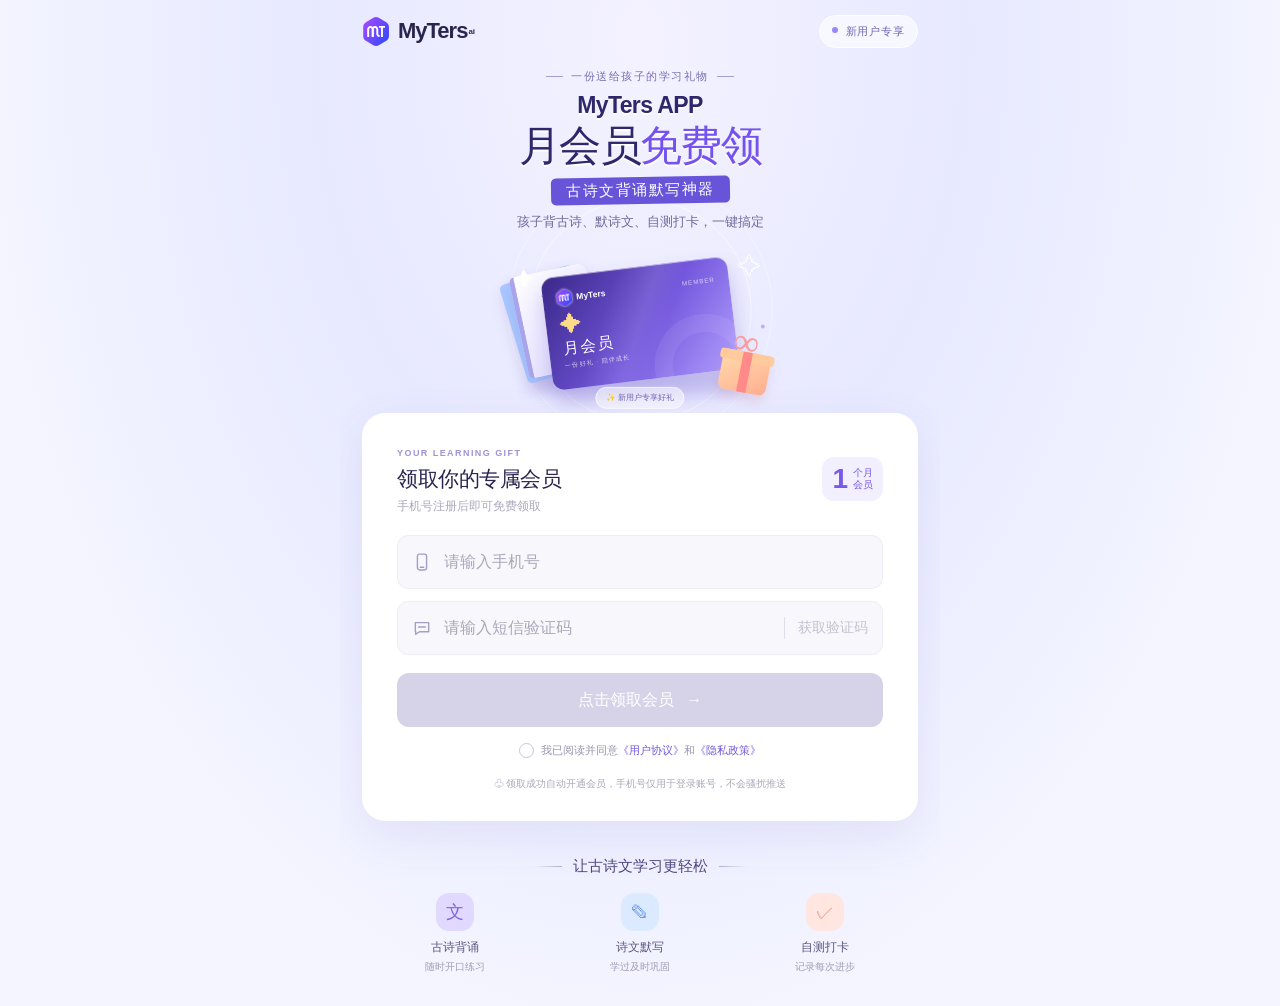
==== commit 58610015: "Simplify phone placeholder and enlarge code button" ====
--- a/member-gift/index.html
+++ b/member-gift/index.html
@@ -11,7 +11,7 @@
     <div class="hero-art" aria-hidden="true"><div class="orbit orbit-one"></div><div class="orbit orbit-two"></div><span class="spark s1">✦</span><span class="spark s2">✧</span><span class="spark s3">✦</span><span class="dot d1"></span><span class="dot d2"></span><div class="art-ground"></div><div class="book book-back"></div><div class="book book-front"><span>诗</span><small>古诗文<br>学习手册</small><div class="book-lines"></div></div><div class="member-card"><div class="card-top"><img src="assets/logo.svg" alt=""> <b>MyTers</b><span>MEMBER</span></div><div class="card-crown">✦</div><div class="card-label">月会员</div><div class="card-caption">一份好礼 · 陪伴成长</div><div class="card-ring"></div></div><div class="gift"><div class="gift-bow">∞</div><div class="gift-box"><i></i></div></div><div class="art-tag">✨ 新用户专享好礼</div></div>
   </section>
   <section class="claim-card" aria-labelledby="form-title"><div class="card-heading"><div><span class="mini-label">YOUR LEARNING GIFT</span><h2 id="form-title">领取你的专属会员</h2><p>手机号注册后即可免费领取</p></div><div class="month-badge"><b>1</b><span>个月<br>会员</span></div></div>
-    <form id="claim-form" novalidate><label class="sr-only" for="phone">手机号</label><div class="field" id="phone-field"><span class="field-icon"><svg viewBox="0 0 24 24" fill="none"><rect x="6.5" y="2.5" width="11" height="19" rx="2.5" stroke="currentColor" stroke-width="1.7"/><path d="M10 18.3h4" stroke="currentColor" stroke-width="1.7" stroke-linecap="round"/></svg></span><input id="phone" type="tel" inputmode="numeric" maxlength="11" autocomplete="tel-national" placeholder="请输入手机号（领取自动注册账号）" aria-describedby="phone-error"></div><p id="phone-error" class="error" role="alert" hidden></p>
+    <form id="claim-form" novalidate><label class="sr-only" for="phone">手机号</label><div class="field" id="phone-field"><span class="field-icon"><svg viewBox="0 0 24 24" fill="none"><rect x="6.5" y="2.5" width="11" height="19" rx="2.5" stroke="currentColor" stroke-width="1.7"/><path d="M10 18.3h4" stroke="currentColor" stroke-width="1.7" stroke-linecap="round"/></svg></span><input id="phone" type="tel" inputmode="numeric" maxlength="11" autocomplete="tel-national" placeholder="请输入手机号" aria-describedby="phone-error"></div><p id="phone-error" class="error" role="alert" hidden></p>
       <label class="sr-only" for="code">短信验证码</label><div class="field code-field"><span class="field-icon"><svg viewBox="0 0 24 24" fill="none"><path d="M4 5.5h16v11H9l-4.5 3v-3H4v-11Z" stroke="currentColor" stroke-width="1.7" stroke-linejoin="round"/><path d="M8 10.8h8" stroke="currentColor" stroke-width="1.7" stroke-linecap="round"/></svg></span><input id="code" type="text" inputmode="numeric" maxlength="6" autocomplete="one-time-code" placeholder="请输入短信验证码"><button type="button" id="get-code" disabled>获取验证码</button></div>
       <p id="form-message" class="form-message" role="status" hidden></p><button id="claim" class="claim-button" type="submit" disabled>点击领取会员 <span>→</span></button>
       <div class="agreement"><label for="agree"><input id="agree" type="checkbox"><span class="checkmark" aria-hidden="true"></span><span>我已阅读并同意</span></label><a href="https://myaiteachers.com/user_service.htm" target="_blank" rel="noopener">《用户协议》</a><span>和</span><a href="https://myaiteachers.com/user_privacy.htm" target="_blank" rel="noopener">《隐私政策》</a></div>
--- a/member-gift/style.css
+++ b/member-gift/style.css
@@ -1 +1 @@
-:root{font-family:-apple-system,BlinkMacSystemFont,"PingFang SC","Microsoft YaHei",sans-serif;color:#25234c;background:#f3f3ff;font-synthesis:none}*{box-sizing:border-box}body{margin:0;background:radial-gradient(ellipse at 50% 4%,#f4f2ff 0,#e7e9ff 36%,#f4f5ff 74%);min-height:100vh}button,input,a{font:inherit}button{cursor:pointer}a{text-decoration:none}.page{max-width:560px;margin:auto;padding:0 22px;overflow:hidden}.topbar{height:62px;display:flex;align-items:center;justify-content:space-between}.brand{display:flex;align-items:center;gap:7px;color:#28264c;font-size:22px;letter-spacing:-1px;font-weight:800}.brand img{width:29px;height:29px}.brand sup{font-size:8px;margin-left:-6px;letter-spacing:0}.top-label{font-size:11px;letter-spacing:.08em;color:#7268b4;background:#ffffff9c;border:1px solid #fff;border-radius:30px;padding:8px 12px}.top-label span{display:inline-block;width:6px;height:6px;background:#9985fa;border-radius:50%;margin-right:4px;vertical-align:2px}.hero{text-align:center;position:relative}.hero-copy{position:relative;z-index:2}.eyebrow{display:flex;align-items:center;justify-content:center;gap:8px;color:#7770b3;font-size:11px;font-weight:600;letter-spacing:.14em;margin:7px 0 8px}.eyebrow i{width:17px;height:1px;background:#a6a0d1}h1{margin:0;line-height:1.17;letter-spacing:-1.7px;color:#2d276c;text-shadow:0 2px 0 #fff}h1>span{display:block;font-size:23px;font-weight:800;letter-spacing:-.6px}h1 strong{display:block;font-size:42px;font-weight:900;margin-top:2px}.accent{color:#7552ef}.hero-sub{display:inline-block;margin:7px 0 0;padding:4px 15px;border-radius:5px;background:#6854d8;color:#fff;font-size:15px;font-weight:700;letter-spacing:.1em;transform:rotate(-1deg)}.hero-desc{color:#6e6a99;font-size:13px;margin:9px 0 0}.hero-art{height:232px;position:relative;margin:0 auto -50px;max-width:410px;transform:scale(.78);transform-origin:center top}.orbit{position:absolute;border:1px solid #ffffffa8;border-radius:50%;left:50%;transform:translateX(-50%)}.orbit-one{width:286px;height:286px;top:-41px}.orbit-two{width:340px;height:340px;top:-70px;border-color:#ffffff75}.art-ground{position:absolute;left:15%;right:15%;bottom:15px;height:36px;border-radius:50%;background:#7e72df33;filter:blur(9px)}.member-card{position:absolute;z-index:3;left:50%;top:46px;width:240px;height:145px;transform:translateX(-50%) rotate(-7deg);border-radius:15px;padding:17px 18px;background:linear-gradient(128deg,#3c2a8c 2%,#7356dc 55%,#b3a1ff);box-shadow:0 16px 26px #5e48bc45,inset 0 1px 1px #ffffffa8;color:#fff;overflow:hidden;text-align:left}.member-card:before{content:"";position:absolute;inset:0;background:linear-gradient(115deg,transparent 32%,#ffffff19 50%,transparent 62%)}.card-top{display:flex;align-items:center;gap:5px;font-size:11px;position:relative}.card-top img{width:20px;height:22px;filter:drop-shadow(0 0 1.5px #fff)}.card-top span{margin-left:auto;font-size:8px;letter-spacing:.15em;opacity:.7}.card-crown{font-size:28px;line-height:1;color:#ffdc8a;margin:10px 0 2px}.card-label{font-size:20px;font-weight:800;letter-spacing:2px}.card-caption{font-size:8px;letter-spacing:.15em;opacity:.72;margin-top:3px}.card-ring{position:absolute;width:130px;height:130px;border:23px solid #ffffff12;border-radius:50%;right:-22px;bottom:-55px}.book{position:absolute;width:100px;height:132px;border-radius:7px 12px 12px 7px;box-shadow:0 10px 20px #6653ad2a}.book-back{left:41px;top:53px;background:#a8c7ff;transform:rotate(-17deg)}.book-front{left:49px;top:49px;background:linear-gradient(145deg,#fdfdff,#ded8ff);border-left:6px solid #aaa2ea;transform:rotate(-12deg);color:#8979d8;padding:14px 9px;text-align:center}.book-front span{display:block;font-family:serif;font-size:33px;font-weight:bold}.book-front small{font-size:8px;line-height:1.4;display:block}.book-lines{width:39px;height:9px;margin:7px auto;border-top:1px solid #c2b9e9;border-bottom:1px solid #c2b9e9}.gift{position:absolute;z-index:4;right:40px;bottom:25px;transform:rotate(11deg)}.gift-box{width:62px;height:52px;border-radius:5px 5px 9px 9px;background:linear-gradient(145deg,#ffdcac,#ffae91);box-shadow:0 9px 15px #c986a03b}.gift-box:before{content:"";display:block;position:absolute;width:70px;height:13px;background:#ffca9c;left:-4px;top:0;border-radius:4px}.gift-box i{position:absolute;display:block;background:#ff8a89;width:12px;height:52px;left:25px}.gift-bow{position:absolute;top:-35px;left:10px;font-size:46px;line-height:1;color:#fa9c9c;font-family:serif}.spark{position:absolute;color:#fff;z-index:1}.s1{left:11%;top:48px;font-size:24px}.s2{right:12%;top:30px;font-size:30px}.s3{right:22%;top:151px;font-size:17px}.dot{position:absolute;border-radius:50%;background:#b6b5ff}.d1{width:9px;height:9px;left:18%;top:147px}.d2{width:5px;height:5px;right:11%;top:120px}.art-tag{position:absolute;z-index:5;bottom:4px;left:50%;transform:translateX(-50%);white-space:nowrap;background:#fff8;color:#7566b5;border:1px solid #fff;border-radius:20px;font-size:10px;font-weight:700;padding:6px 12px;letter-spacing:.04em}.claim-card{position:relative;z-index:4;background:#fff;border:1px solid #fff;border-radius:23px;padding:24px;box-shadow:0 16px 45px #6761b21c}.card-heading{display:flex;align-items:center;justify-content:space-between;margin-bottom:20px}.mini-label,.modal-kicker{color:#9d94d6;font-size:9px;font-weight:800;letter-spacing:.16em}.card-heading h2{font-size:21px;margin:5px 0;color:#29254e;letter-spacing:-.5px}.card-heading p{font-size:12px;color:#aaa8bc;margin:0}.month-badge{display:flex;align-items:center;gap:5px;color:#7959e9;background:#f2efff;border-radius:12px;padding:8px 10px}.month-badge b{font-size:28px;line-height:1}.month-badge span{font-size:10px;line-height:1.2;font-weight:700}.field{display:flex;align-items:center;height:54px;background:#f8f8fc;border:1px solid #eeedf6;border-radius:11px;padding:0 14px;transition:border-color .2s}.field:focus-within{border-color:#a797fa;background:#fff}.field-icon{width:20px;height:20px;color:#a49dc4;flex:none;margin-right:10px}.field-icon svg{width:100%;height:100%}.field input{min-width:0;width:100%;border:0;outline:0;background:transparent;font-size:16px;font-weight:500;color:#29254e}.field input::placeholder{color:#aaa8b9;opacity:1;font-weight:400}.code-field{margin-top:12px}.code-field button{white-space:nowrap;border:0;border-left:1px solid #deddea;background:none;padding:2px 0 2px 13px;color:#6c4ce4;font-size:12px;font-weight:700}.code-field button:disabled{color:#c4c1d1;cursor:not-allowed}.error,.form-message{font-size:11px;line-height:1.5;color:#e35f70;margin:6px 2px 0}.field:has(+ .error:not([hidden])){border-color:#ea8a96}.claim-button,.primary-button{border:0;background:linear-gradient(100deg,#6958ea,#9364f1);color:#fff;font-weight:800;border-radius:12px;box-shadow:0 8px 18px #7760e344}.claim-button{width:100%;height:54px;margin-top:18px;font-size:16px}.claim-button span{margin-left:8px}.claim-button:disabled{background:#d6d3e9;color:#fff;box-shadow:none;cursor:not-allowed}.agreement{display:flex;align-items:center;justify-content:center;flex-wrap:wrap;margin-top:16px;color:#9995ad;font-size:11px}.agreement label{display:inline-flex;align-items:center;gap:7px;cursor:pointer}.agreement a{display:inline-block}.agreement input{position:absolute;opacity:0}.checkmark{height:15px;width:15px;border:1px solid #c9c5db;border-radius:50%;flex:none}.agreement input:checked+.checkmark{background:#775be8;border-color:#775be8}.agreement input:checked+.checkmark:after{content:'✓';display:block;color:#fff;font-size:10px;text-align:center;line-height:13px}.agreement input:focus-visible+.checkmark{outline:3px solid #c4baff}.agreement a{color:#7258dd}.security{font-size:10px;text-align:center;color:#aaa8b8;line-height:1.6;margin:18px 0 0}.security span{color:#aaa3ce}.details{padding:31px 4px 32px}.section-heading{display:flex;align-items:center;justify-content:center;gap:11px}.section-heading h2{font-size:15px;color:#4c477e;margin:0}.section-heading span{width:28px;height:1px;background:linear-gradient(90deg,transparent,#b6afd9)}.section-heading span:last-child{transform:rotate(180deg)}.features{display:grid;grid-template-columns:repeat(3,1fr);gap:8px;margin-top:17px}.feature{display:flex;flex-direction:column;align-items:center;gap:8px;text-align:center}.feature-icon{height:38px;width:38px;border-radius:13px;display:grid;place-items:center;font-size:18px;font-weight:800}.icon-purple{background:#e1d9ff;color:#8064e6}.icon-blue{background:#dceaff;color:#6d99e7}.icon-peach{background:#ffe6e1;color:#eb9b88}.feature b,.feature small{display:block}.feature b{font-size:12px;color:#5c567f}.feature small{font-size:10px;color:#a19db6;margin-top:4px}footer{text-align:center;padding:32px 0 28px;color:#aaa5c5}.footer-brand{font-size:10px;letter-spacing:.15em;font-weight:700}footer p{font-size:10px;margin:7px 0 0}.sr-only{position:absolute;width:1px;height:1px;padding:0;margin:-1px;overflow:hidden;clip:rect(0,0,0,0);white-space:nowrap;border:0}.modal{width:min(350px,calc(100% - 40px));padding:0;border:0;border-radius:24px;overflow:visible;background:#fff;color:#29254e;box-shadow:0 24px 80px #17122b55;text-align:center}.modal::backdrop{background:#1f1c39b8}.modal-close{position:absolute;right:14px;top:12px;z-index:4;border:0;background:#ffffffa8;border-radius:50%;width:30px;height:30px;color:#7569a2;font-size:24px;line-height:1}.modal-art{height:155px;border-radius:24px 24px 0 0;position:relative;overflow:hidden;background:radial-gradient(circle at 50% 60%,#fff 0,#e9e4ff 46%,#d9d4ff 100%)}.modal-art:before,.modal-art:after{content:"";position:absolute;border:1px solid #fff9;border-radius:50%;width:180px;height:180px;left:50%;top:12px;transform:translateX(-50%)}.modal-art:after{width:240px;height:240px;top:-18px}.modal-medal{position:absolute;z-index:2;top:25px;left:50%;transform:translateX(-50%) rotate(-8deg);width:91px;height:91px;background:linear-gradient(145deg,#b8a3ff,#7457e2);border:7px solid #f6f0ff;border-radius:28px;box-shadow:0 10px 20px #8168d53d;display:grid;place-items:center;color:#fff;font-size:50px;font-weight:700}.modal-ribbon{position:absolute;z-index:3;bottom:13px;left:50%;transform:translateX(-50%);background:#ffda9b;color:#9b683c;border-radius:4px;padding:4px 9px;font-size:8px;font-weight:900;letter-spacing:.14em;white-space:nowrap}.modal-spark{position:absolute;color:#fff;font-size:26px;z-index:2}.m1{left:19%;top:38px}.m2{right:18%;top:64px}.modal-body{padding:24px 25px 26px}.modal-body h2{font-size:25px;margin:5px 0 11px}.modal-body>p{color:#77738e;font-size:13px;line-height:1.75;margin:0}.steps{text-align:left;background:#f8f7ff;border-radius:12px;padding:12px 14px;margin:18px 0}.steps>div{display:flex;gap:10px;align-items:flex-start}.steps>div+div{margin-top:10px}.steps span{font-size:10px;font-weight:900;color:#8e78e6;background:#eae5ff;border-radius:5px;padding:4px}.steps p{font-size:11px;line-height:1.5;color:#77728d;margin:2px 0}.modal-actions{display:flex;gap:10px}.modal-actions>*{flex:1;height:46px;display:flex;align-items:center;justify-content:center;font-size:13px}.secondary-button{border:1px solid #ded8f8;border-radius:11px;color:#7559df;background:white;font-weight:700}.primary-button span{margin-left:7px}.copy-feedback{min-height:15px;margin:6px 0 -15px!important;color:#816ae2!important;font-size:10px!important}.full{display:block;width:100%;height:46px;margin-top:22px}.sad-book{position:absolute;left:50%;top:37px;z-index:2;transform:translateX(-50%) rotate(-8deg);width:90px;height:87px;border-radius:9px 15px 15px 9px;border-left:8px solid #a995f2;background:linear-gradient(145deg,#fff,#e2dcff);box-shadow:0 9px 20px #826bc338;display:grid;place-items:center;color:#8b7cc8;font-size:20px;font-weight:700}@media(min-width:700px){.page{max-width:600px}.hero-art{height:232px}.claim-card{padding:28px 34px}.details{padding-top:36px}}@media(max-width:360px){.page{padding:0 15px}.topbar{height:58px}h1 strong{font-size:37px}.hero-desc{font-size:12px}.claim-card{padding:20px}.book-back{left:25px}.book-front{left:32px}.gift{right:25px}.field input{font-size:16px}}
+:root{font-family:-apple-system,BlinkMacSystemFont,"PingFang SC","Microsoft YaHei",sans-serif;color:#25234c;background:#f3f3ff;font-synthesis:none}*{box-sizing:border-box}body{margin:0;background:radial-gradient(ellipse at 50% 4%,#f4f2ff 0,#e7e9ff 36%,#f4f5ff 74%);min-height:100vh}button,input,a{font:inherit}button{cursor:pointer}a{text-decoration:none}.page{max-width:560px;margin:auto;padding:0 22px;overflow:hidden}.topbar{height:62px;display:flex;align-items:center;justify-content:space-between}.brand{display:flex;align-items:center;gap:7px;color:#28264c;font-size:22px;letter-spacing:-1px;font-weight:800}.brand img{width:29px;height:29px}.brand sup{font-size:8px;margin-left:-6px;letter-spacing:0}.top-label{font-size:11px;letter-spacing:.08em;color:#7268b4;background:#ffffff9c;border:1px solid #fff;border-radius:30px;padding:8px 12px}.top-label span{display:inline-block;width:6px;height:6px;background:#9985fa;border-radius:50%;margin-right:4px;vertical-align:2px}.hero{text-align:center;position:relative}.hero-copy{position:relative;z-index:2}.eyebrow{display:flex;align-items:center;justify-content:center;gap:8px;color:#7770b3;font-size:11px;font-weight:600;letter-spacing:.14em;margin:7px 0 8px}.eyebrow i{width:17px;height:1px;background:#a6a0d1}h1{margin:0;line-height:1.17;letter-spacing:-1.7px;color:#2d276c;text-shadow:0 2px 0 #fff}h1>span{display:block;font-size:23px;font-weight:800;letter-spacing:-.6px}h1 strong{display:block;font-size:42px;font-weight:900;margin-top:2px}.accent{color:#7552ef}.hero-sub{display:inline-block;margin:7px 0 0;padding:4px 15px;border-radius:5px;background:#6854d8;color:#fff;font-size:15px;font-weight:700;letter-spacing:.1em;transform:rotate(-1deg)}.hero-desc{color:#6e6a99;font-size:13px;margin:9px 0 0}.hero-art{height:232px;position:relative;margin:0 auto -50px;max-width:410px;transform:scale(.78);transform-origin:center top}.orbit{position:absolute;border:1px solid #ffffffa8;border-radius:50%;left:50%;transform:translateX(-50%)}.orbit-one{width:286px;height:286px;top:-41px}.orbit-two{width:340px;height:340px;top:-70px;border-color:#ffffff75}.art-ground{position:absolute;left:15%;right:15%;bottom:15px;height:36px;border-radius:50%;background:#7e72df33;filter:blur(9px)}.member-card{position:absolute;z-index:3;left:50%;top:46px;width:240px;height:145px;transform:translateX(-50%) rotate(-7deg);border-radius:15px;padding:17px 18px;background:linear-gradient(128deg,#3c2a8c 2%,#7356dc 55%,#b3a1ff);box-shadow:0 16px 26px #5e48bc45,inset 0 1px 1px #ffffffa8;color:#fff;overflow:hidden;text-align:left}.member-card:before{content:"";position:absolute;inset:0;background:linear-gradient(115deg,transparent 32%,#ffffff19 50%,transparent 62%)}.card-top{display:flex;align-items:center;gap:5px;font-size:11px;position:relative}.card-top img{width:20px;height:22px;filter:drop-shadow(0 0 1.5px #fff)}.card-top span{margin-left:auto;font-size:8px;letter-spacing:.15em;opacity:.7}.card-crown{font-size:28px;line-height:1;color:#ffdc8a;margin:10px 0 2px}.card-label{font-size:20px;font-weight:800;letter-spacing:2px}.card-caption{font-size:8px;letter-spacing:.15em;opacity:.72;margin-top:3px}.card-ring{position:absolute;width:130px;height:130px;border:23px solid #ffffff12;border-radius:50%;right:-22px;bottom:-55px}.book{position:absolute;width:100px;height:132px;border-radius:7px 12px 12px 7px;box-shadow:0 10px 20px #6653ad2a}.book-back{left:41px;top:53px;background:#a8c7ff;transform:rotate(-17deg)}.book-front{left:49px;top:49px;background:linear-gradient(145deg,#fdfdff,#ded8ff);border-left:6px solid #aaa2ea;transform:rotate(-12deg);color:#8979d8;padding:14px 9px;text-align:center}.book-front span{display:block;font-family:serif;font-size:33px;font-weight:bold}.book-front small{font-size:8px;line-height:1.4;display:block}.book-lines{width:39px;height:9px;margin:7px auto;border-top:1px solid #c2b9e9;border-bottom:1px solid #c2b9e9}.gift{position:absolute;z-index:4;right:40px;bottom:25px;transform:rotate(11deg)}.gift-box{width:62px;height:52px;border-radius:5px 5px 9px 9px;background:linear-gradient(145deg,#ffdcac,#ffae91);box-shadow:0 9px 15px #c986a03b}.gift-box:before{content:"";display:block;position:absolute;width:70px;height:13px;background:#ffca9c;left:-4px;top:0;border-radius:4px}.gift-box i{position:absolute;display:block;background:#ff8a89;width:12px;height:52px;left:25px}.gift-bow{position:absolute;top:-35px;left:10px;font-size:46px;line-height:1;color:#fa9c9c;font-family:serif}.spark{position:absolute;color:#fff;z-index:1}.s1{left:11%;top:48px;font-size:24px}.s2{right:12%;top:30px;font-size:30px}.s3{right:22%;top:151px;font-size:17px}.dot{position:absolute;border-radius:50%;background:#b6b5ff}.d1{width:9px;height:9px;left:18%;top:147px}.d2{width:5px;height:5px;right:11%;top:120px}.art-tag{position:absolute;z-index:5;bottom:4px;left:50%;transform:translateX(-50%);white-space:nowrap;background:#fff8;color:#7566b5;border:1px solid #fff;border-radius:20px;font-size:10px;font-weight:700;padding:6px 12px;letter-spacing:.04em}.claim-card{position:relative;z-index:4;background:#fff;border:1px solid #fff;border-radius:23px;padding:24px;box-shadow:0 16px 45px #6761b21c}.card-heading{display:flex;align-items:center;justify-content:space-between;margin-bottom:20px}.mini-label,.modal-kicker{color:#9d94d6;font-size:9px;font-weight:800;letter-spacing:.16em}.card-heading h2{font-size:21px;margin:5px 0;color:#29254e;letter-spacing:-.5px}.card-heading p{font-size:12px;color:#aaa8bc;margin:0}.month-badge{display:flex;align-items:center;gap:5px;color:#7959e9;background:#f2efff;border-radius:12px;padding:8px 10px}.month-badge b{font-size:28px;line-height:1}.month-badge span{font-size:10px;line-height:1.2;font-weight:700}.field{display:flex;align-items:center;height:54px;background:#f8f8fc;border:1px solid #eeedf6;border-radius:11px;padding:0 14px;transition:border-color .2s}.field:focus-within{border-color:#a797fa;background:#fff}.field-icon{width:20px;height:20px;color:#a49dc4;flex:none;margin-right:10px}.field-icon svg{width:100%;height:100%}.field input{min-width:0;width:100%;border:0;outline:0;background:transparent;font-size:16px;font-weight:500;color:#29254e}.field input::placeholder{color:#aaa8b9;opacity:1;font-weight:400}.code-field{margin-top:12px}.code-field button{white-space:nowrap;border:0;border-left:1px solid #deddea;background:none;padding:2px 0 2px 13px;color:#6c4ce4;font-size:14px;font-weight:700}.code-field button:disabled{color:#c4c1d1;cursor:not-allowed}.error,.form-message{font-size:11px;line-height:1.5;color:#e35f70;margin:6px 2px 0}.field:has(+ .error:not([hidden])){border-color:#ea8a96}.claim-button,.primary-button{border:0;background:linear-gradient(100deg,#6958ea,#9364f1);color:#fff;font-weight:800;border-radius:12px;box-shadow:0 8px 18px #7760e344}.claim-button{width:100%;height:54px;margin-top:18px;font-size:16px}.claim-button span{margin-left:8px}.claim-button:disabled{background:#d6d3e9;color:#fff;box-shadow:none;cursor:not-allowed}.agreement{display:flex;align-items:center;justify-content:center;flex-wrap:wrap;margin-top:16px;color:#9995ad;font-size:11px}.agreement label{display:inline-flex;align-items:center;gap:7px;cursor:pointer}.agreement a{display:inline-block}.agreement input{position:absolute;opacity:0}.checkmark{height:15px;width:15px;border:1px solid #c9c5db;border-radius:50%;flex:none}.agreement input:checked+.checkmark{background:#775be8;border-color:#775be8}.agreement input:checked+.checkmark:after{content:'✓';display:block;color:#fff;font-size:10px;text-align:center;line-height:13px}.agreement input:focus-visible+.checkmark{outline:3px solid #c4baff}.agreement a{color:#7258dd}.security{font-size:10px;text-align:center;color:#aaa8b8;line-height:1.6;margin:18px 0 0}.security span{color:#aaa3ce}.details{padding:31px 4px 32px}.section-heading{display:flex;align-items:center;justify-content:center;gap:11px}.section-heading h2{font-size:15px;color:#4c477e;margin:0}.section-heading span{width:28px;height:1px;background:linear-gradient(90deg,transparent,#b6afd9)}.section-heading span:last-child{transform:rotate(180deg)}.features{display:grid;grid-template-columns:repeat(3,1fr);gap:8px;margin-top:17px}.feature{display:flex;flex-direction:column;align-items:center;gap:8px;text-align:center}.feature-icon{height:38px;width:38px;border-radius:13px;display:grid;place-items:center;font-size:18px;font-weight:800}.icon-purple{background:#e1d9ff;color:#8064e6}.icon-blue{background:#dceaff;color:#6d99e7}.icon-peach{background:#ffe6e1;color:#eb9b88}.feature b,.feature small{display:block}.feature b{font-size:12px;color:#5c567f}.feature small{font-size:10px;color:#a19db6;margin-top:4px}footer{text-align:center;padding:32px 0 28px;color:#aaa5c5}.footer-brand{font-size:10px;letter-spacing:.15em;font-weight:700}footer p{font-size:10px;margin:7px 0 0}.sr-only{position:absolute;width:1px;height:1px;padding:0;margin:-1px;overflow:hidden;clip:rect(0,0,0,0);white-space:nowrap;border:0}.modal{width:min(350px,calc(100% - 40px));padding:0;border:0;border-radius:24px;overflow:visible;background:#fff;color:#29254e;box-shadow:0 24px 80px #17122b55;text-align:center}.modal::backdrop{background:#1f1c39b8}.modal-close{position:absolute;right:14px;top:12px;z-index:4;border:0;background:#ffffffa8;border-radius:50%;width:30px;height:30px;color:#7569a2;font-size:24px;line-height:1}.modal-art{height:155px;border-radius:24px 24px 0 0;position:relative;overflow:hidden;background:radial-gradient(circle at 50% 60%,#fff 0,#e9e4ff 46%,#d9d4ff 100%)}.modal-art:before,.modal-art:after{content:"";position:absolute;border:1px solid #fff9;border-radius:50%;width:180px;height:180px;left:50%;top:12px;transform:translateX(-50%)}.modal-art:after{width:240px;height:240px;top:-18px}.modal-medal{position:absolute;z-index:2;top:25px;left:50%;transform:translateX(-50%) rotate(-8deg);width:91px;height:91px;background:linear-gradient(145deg,#b8a3ff,#7457e2);border:7px solid #f6f0ff;border-radius:28px;box-shadow:0 10px 20px #8168d53d;display:grid;place-items:center;color:#fff;font-size:50px;font-weight:700}.modal-ribbon{position:absolute;z-index:3;bottom:13px;left:50%;transform:translateX(-50%);background:#ffda9b;color:#9b683c;border-radius:4px;padding:4px 9px;font-size:8px;font-weight:900;letter-spacing:.14em;white-space:nowrap}.modal-spark{position:absolute;color:#fff;font-size:26px;z-index:2}.m1{left:19%;top:38px}.m2{right:18%;top:64px}.modal-body{padding:24px 25px 26px}.modal-body h2{font-size:25px;margin:5px 0 11px}.modal-body>p{color:#77738e;font-size:13px;line-height:1.75;margin:0}.steps{text-align:left;background:#f8f7ff;border-radius:12px;padding:12px 14px;margin:18px 0}.steps>div{display:flex;gap:10px;align-items:flex-start}.steps>div+div{margin-top:10px}.steps span{font-size:10px;font-weight:900;color:#8e78e6;background:#eae5ff;border-radius:5px;padding:4px}.steps p{font-size:11px;line-height:1.5;color:#77728d;margin:2px 0}.modal-actions{display:flex;gap:10px}.modal-actions>*{flex:1;height:46px;display:flex;align-items:center;justify-content:center;font-size:13px}.secondary-button{border:1px solid #ded8f8;border-radius:11px;color:#7559df;background:white;font-weight:700}.primary-button span{margin-left:7px}.copy-feedback{min-height:15px;margin:6px 0 -15px!important;color:#816ae2!important;font-size:10px!important}.full{display:block;width:100%;height:46px;margin-top:22px}.sad-book{position:absolute;left:50%;top:37px;z-index:2;transform:translateX(-50%) rotate(-8deg);width:90px;height:87px;border-radius:9px 15px 15px 9px;border-left:8px solid #a995f2;background:linear-gradient(145deg,#fff,#e2dcff);box-shadow:0 9px 20px #826bc338;display:grid;place-items:center;color:#8b7cc8;font-size:20px;font-weight:700}@media(min-width:700px){.page{max-width:600px}.hero-art{height:232px}.claim-card{padding:28px 34px}.details{padding-top:36px}}@media(max-width:360px){.page{padding:0 15px}.topbar{height:58px}h1 strong{font-size:37px}.hero-desc{font-size:12px}.claim-card{padding:20px}.book-back{left:25px}.book-front{left:32px}.gift{right:25px}.field input{font-size:16px}}
